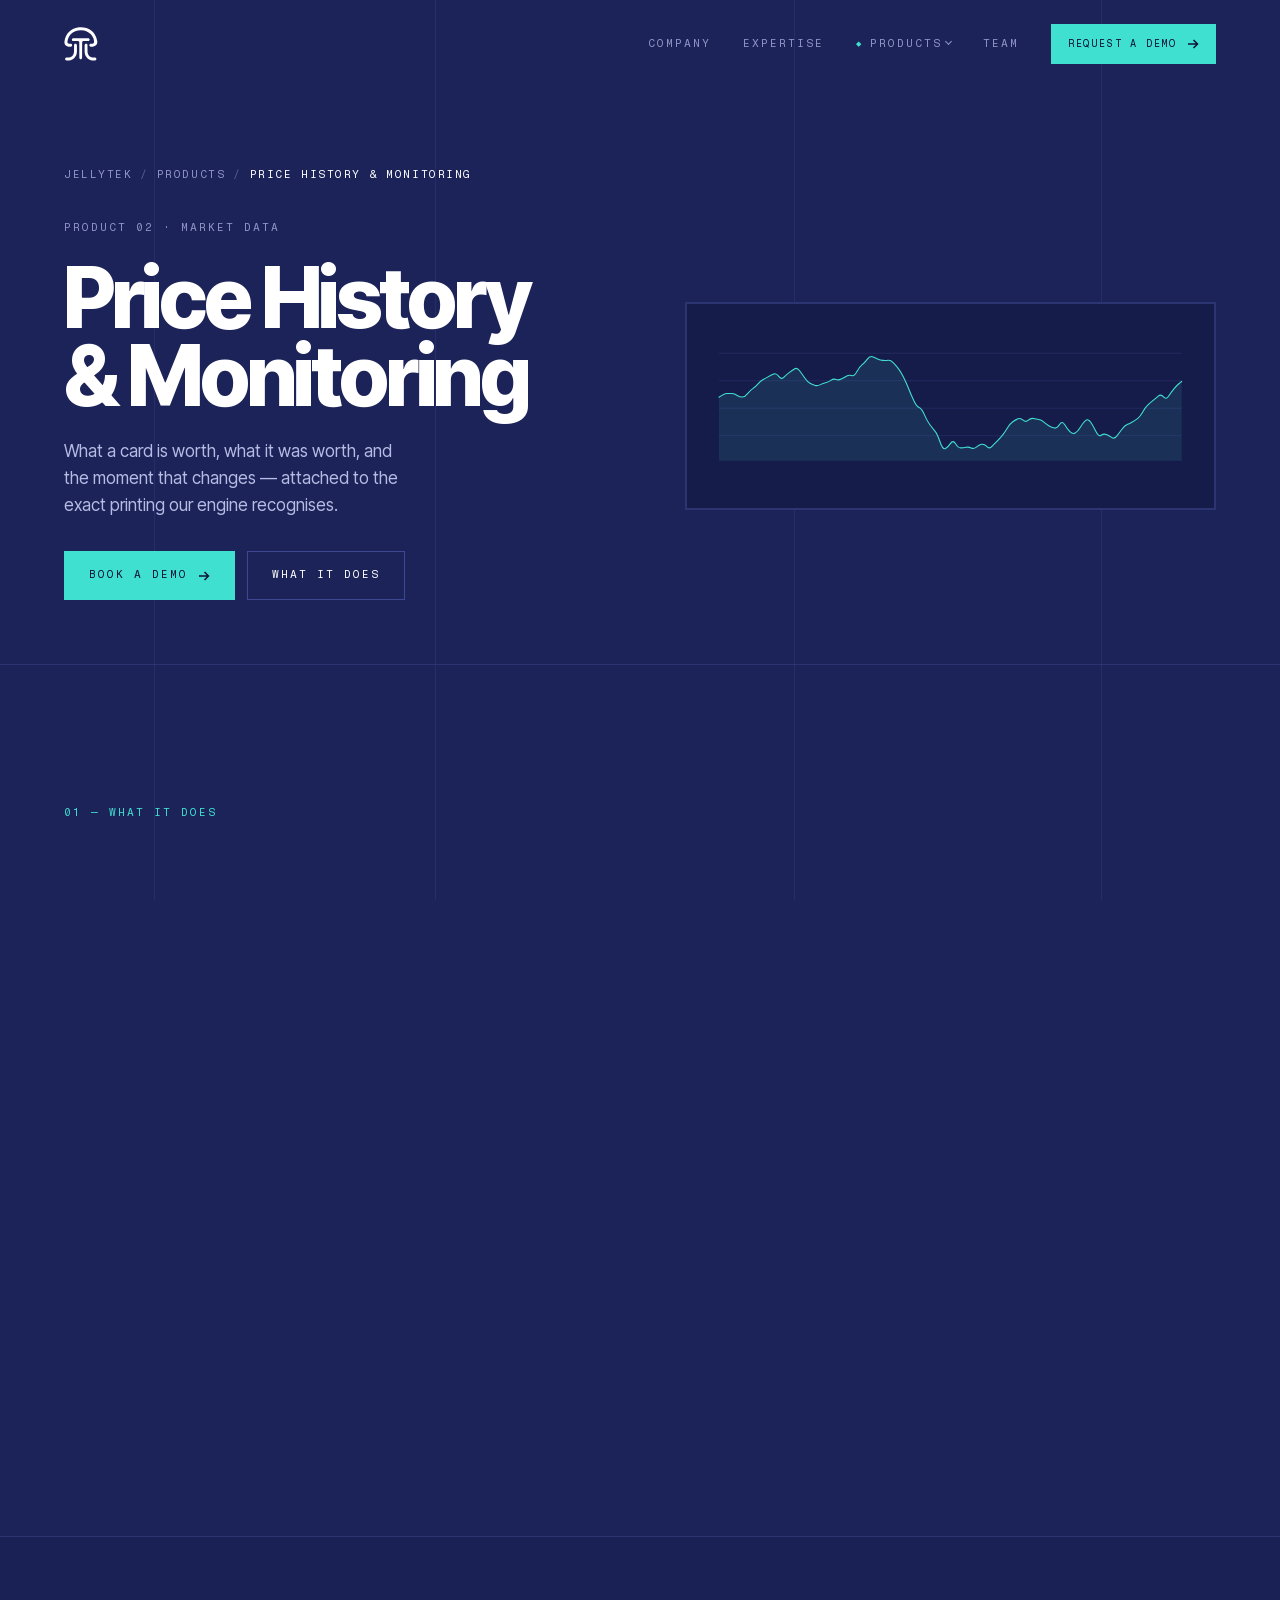
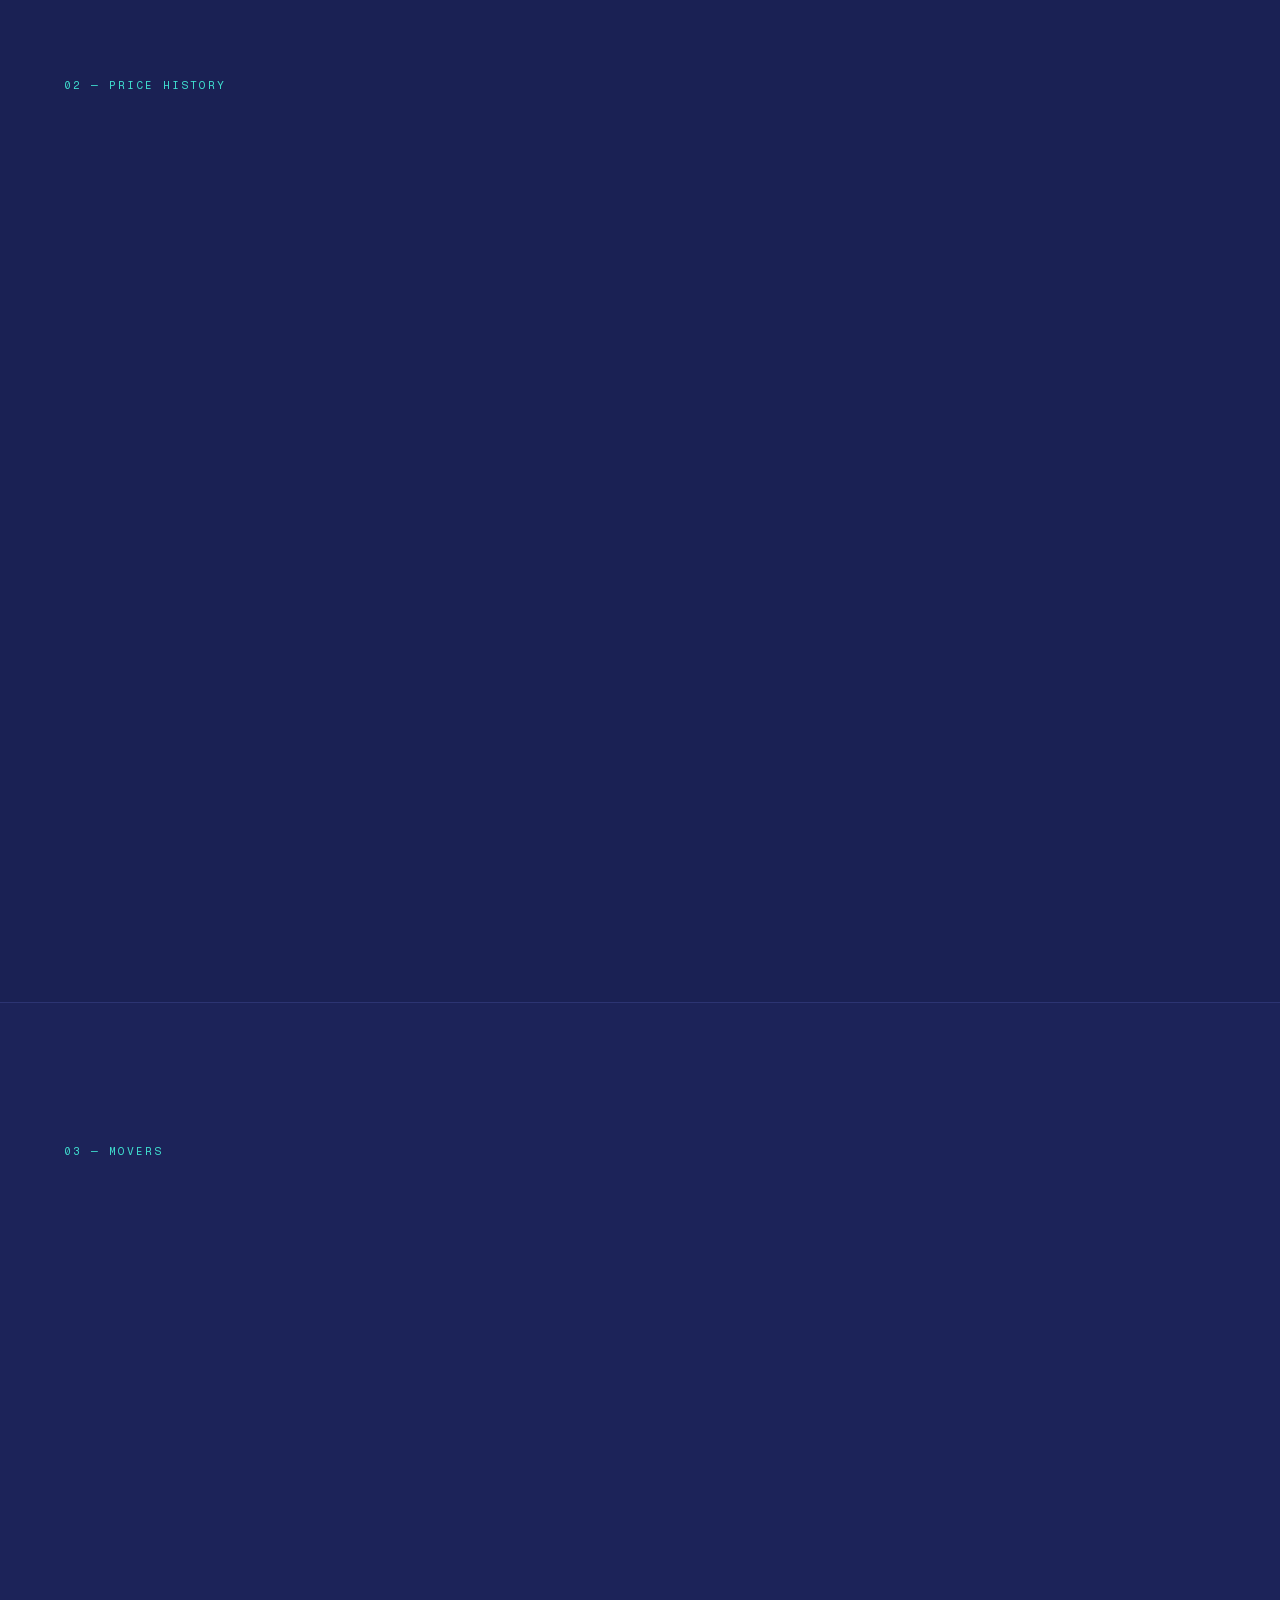
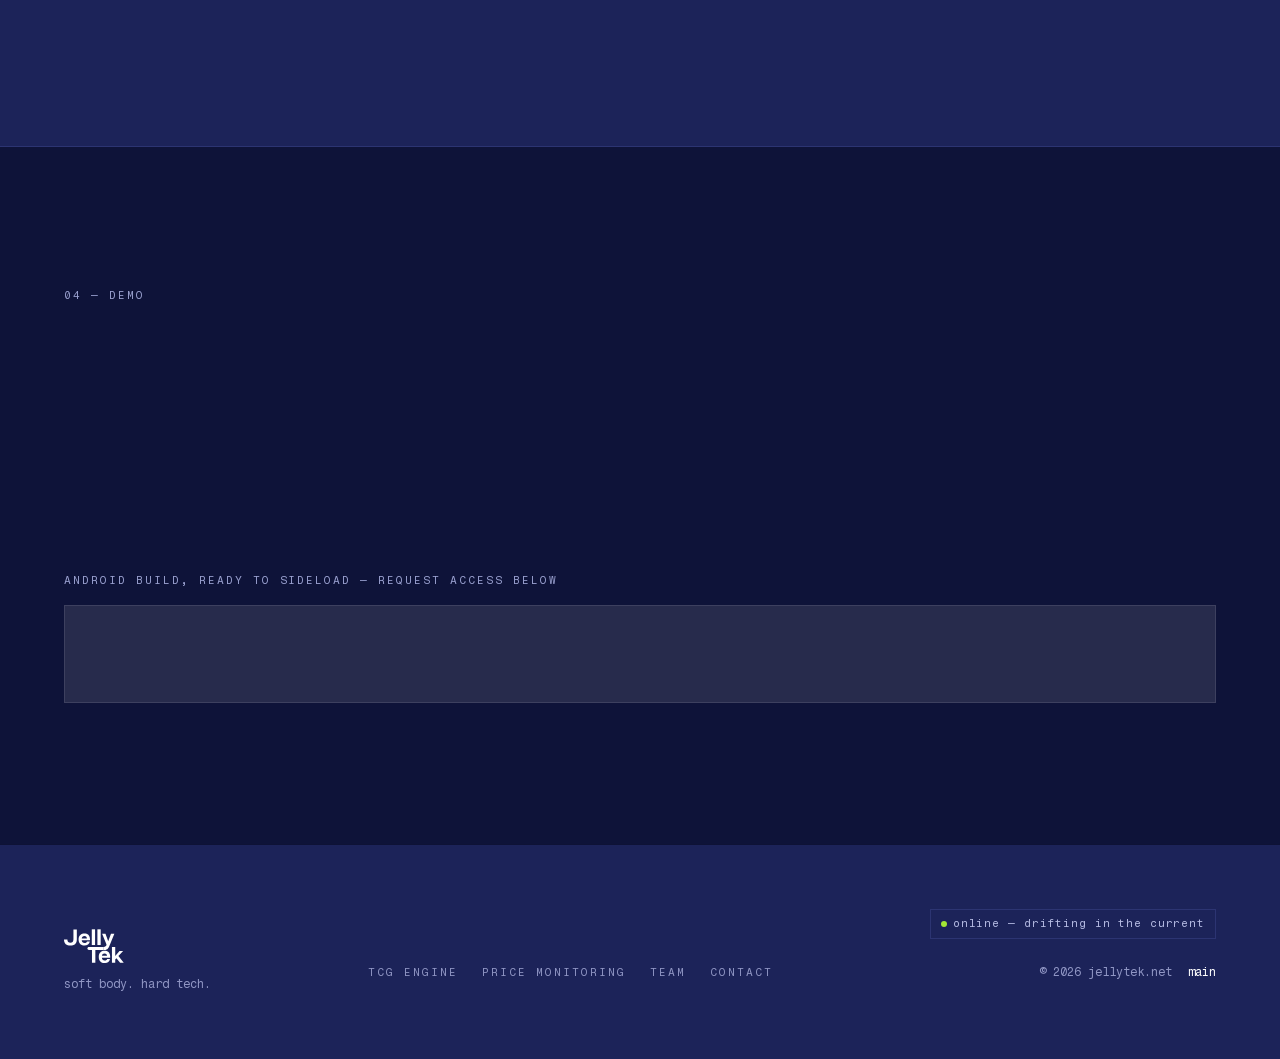
==== products/price-monitoring/index.html @ c13b7786 "Redesign as a three-page company site with an in-page editor Restructure the single jellyfish landin" ====
<!doctype html>
<html lang="en">
<head>
  <meta charset="utf-8" />
  <meta name="viewport" content="width=device-width, initial-scale=1" />
  <meta http-equiv="Content-Security-Policy"
        content="default-src 'self'; img-src 'self' data:; style-src 'self'; font-src 'self'; script-src 'self'; connect-src 'self' https://api.github.com; base-uri 'none'; form-action 'none'" />
  <meta name="theme-color" content="#f9fafc" />
  <meta name="description" content="Historical pricing, market movement and monitoring for trading cards, wired to the JellyTek recogniser." />
  <meta property="og:title" content="TCG Price History & Monitoring — JellyTek" />
  <meta property="og:description" content="Historical pricing, market movement and monitoring for trading cards, wired to the JellyTek recogniser." />
  <meta property="og:type" content="website" />
  <link rel="icon" href="data:image/svg+xml,<svg xmlns='http://www.w3.org/2000/svg' viewBox='0 0 100 100'><text y='.9em' font-size='90'>🪼</text></svg>" />
  <title>TCG Price History & Monitoring — JellyTek</title>
  <link rel="preload" href="/fonts/InterTight-latin.woff2" as="font" type="font/woff2" crossorigin />
  <link rel="preload" href="/fonts/FragmentMono-latin.woff2" as="font" type="font/woff2" crossorigin />
  <script src="/js/boot.js"></script>
  <link rel="stylesheet" href="/css/style.css" />
</head>
<body data-page="prices">

<a class="skip" href="#what">Skip to content</a>

<div class="progress" aria-hidden="true"><span class="progress__bar"></span></div>

<!-- the page-wide column rulers: the skeleton everything is squared to -->
<div class="rulers" aria-hidden="true">
  <span class="rulers__line rulers__line--1"></span>
  <span class="rulers__line rulers__line--2"></span>
  <span class="rulers__line rulers__line--3"></span>
  <span class="rulers__line rulers__line--4"></span>
</div>

<header class="nav" id="nav">
  <a class="nav__brand" href="/" aria-label="JellyTek — home">
    <svg class="nav__logo" viewBox="0 0 304.7 323" fill="currentColor" role="img" aria-hidden="true">
      <path d="M39,108.9c-4.9,11.1-8,22.1-7.9,34.2,0,8.6,5.8,15.7,14.5,16l17.4.5c7,.2,10.7,7.4,10.3,13.7s-5.5,12.3-12.7,12.3h-18.8c-17.3-2-44.5-12.5-36.8-52C25.6,27.8,108.9,11,152.4,11c66.5,0,129.7,35.8,145.7,122.6,7.5,40.7-27.5,50.2-38.7,51.9h-19.5c-7.2.1-12-5.7-12.4-12.3-.4-6.3,3.7-13.5,10.8-13.6l16.7-.4c8.1-.2,13.8-6.7,14.2-14.7.5-8.7-1.3-21.9-3.7-30.3-3.2-11.1-30.1-76.6-112.4-76.6S46.7,91.5,39,108.9Z"/>
      <path d="M162.3,285.5c0,8.2-5.3,13.3-12.1,13.3s-12.7-7.2-12.7-13.9l-.3-136.5c0-7.6-5.3-12.9-12.8-12.9h-39.9c-7.9,0-13.9-5.7-13.9-13.1s5.8-13.3,14-13.3h131.6c7.8,0,13.5,5.1,14,12.5.4,6.6-4.7,13.7-12.3,13.7h-42.4c-7.7.2-12.5,5.4-12.6,13.3l-.5,136.9Z"/>
      <path d="M21.9,309.4c-7.5,0-11.5-7.3-11.5-13.5,0-6.5,4.6-13,11.7-13.1l18.9-.3c11.7-.1,22.3-4.4,31.1-12.1,12-10.6,17.7-25.2,17.9-41.2l.6-57.7c0-7.7,6.2-12.4,13-12.3s12.3,5.5,12.3,13.1v59.3c.1,39.4-29,75.2-70.1,77.7h-23.8Z"/>
      <path d="M279.2,309.4c7.5,0,11.5-7.3,11.5-13.5,0-6.5-4.6-13-11.7-13.1l-18.9-.3c-11.7-.1-22.3-4.4-31.1-12.1-12-10.6-17.7-25.2-17.9-41.2l-.6-57.7c0-7.7-6.2-12.4-13-12.3s-12.3,5.5-12.3,13.1v59.3c-.1,39.4,29,75.2,70.1,77.7h23.8Z"/>
    </svg>
  </a>

  <nav class="nav__links" aria-label="Primary">
    <a class="nav__link" href="/#company">Company</a>
    <a class="nav__link" href="/#expertise">Expertise</a>

    <span class="nav__products" data-open="false">
      <button class="nav__link is-active" type="button" aria-expanded="false" aria-controls="navProducts">Products</button>
      <span class="nav__menu" id="navProducts" hidden>
        <a href="/products/tcg-engine/">
          <span class="num">01</span>
          <b>TCG Engine</b>
          <span class="desc">recognition · extraction · classification</span>
        </a>
        <a href="/products/price-monitoring/">
          <span class="num">02</span>
          <b>Price History &amp; Monitoring</b>
          <span class="desc">market data · alerts · analytics</span>
        </a>
      </span>
    </span>

    <a class="nav__link" href="/#team">Team</a>
  </nav>

  <a class="btn btn--sm nav__cta" href="#demo">
    <span class="t">Request a demo</span>
    <svg class="btn__arrow" width="12" height="12" viewBox="0 0 12 12" fill="none" aria-hidden="true"><path d="M1 6h9M6.5 2l4 4-4 4" stroke="currentColor" stroke-width="1.5"/></svg>
  </a>

  <button class="nav__toggle" type="button" aria-expanded="false" aria-controls="navSheet" aria-label="Open menu">
    <span></span><span></span>
  </button>
</header>

<div class="sheet" id="navSheet" hidden>
  <a class="sheet__link" href="/#company">Company</a>
  <a class="sheet__link" href="/#expertise">Expertise</a>
  <a class="sheet__link" href="/products/tcg-engine/">01 · TCG Engine</a>
  <a class="sheet__link" href="/products/price-monitoring/">02 · Price History &amp; Monitoring</a>
  <a class="sheet__link" href="/#team">Team</a>
  <a class="sheet__link sheet__link--cta" href="#demo">Request a demo</a>
</div>

<main id="top">

  <!-- ═══ HERO ═══════════════════════════════════════════════════════════ -->
  <section class="hero hero--product" aria-labelledby="heroTitle">
    <div class="container">
      <nav class="crumb" aria-label="Breadcrumb">
        <a href="/">JellyTek</a>
        <span class="crumb__sep">/</span>
        <a href="/#products">Products</a>
        <span class="crumb__sep">/</span>
        <span class="crumb__here">Price History &amp; Monitoring</span>
      </nav>
      <div class="hero__layout">
        <div class="hero__copy">
          <p class="hero__eyebrow label"><span class="mask"><span>Product 02 · Market data</span></span></p>
          <h1 class="hero__title" id="heroTitle"><span class="mask"><span>Price History &amp; Monitoring</span></span></h1>
          <div class="hero__body">
            <p class="hero__lede">
              What a card is worth, what it was worth, and the moment that
              changes — attached to the exact printing our engine recognises.
            </p>
            <div class="hero__actions">
              <a class="btn magnet" href="#demo"><span class="t">Book a demo</span><svg class="btn__arrow" width="12" height="12" viewBox="0 0 12 12" fill="none" aria-hidden="true"><path d="M1 6h9M6.5 2l4 4-4 4" stroke="currentColor" stroke-width="1.5"/></svg></a>
              <a class="btn btn--ghost" href="#what"><span class="t">What it does</span></a>
            </div>
          </div>
        </div>

        <div class="hero__fig figslot figslot--bare" data-img="prices.hero">
          <div class="chart" style="border:0">
            <div class="chart__plot">
              <svg viewBox="0 0 860 260" role="img" aria-label="Price history: a card climbing from A$42 to A$45 over 90 days, with a dip around day 40">
                <g class="chart__grid">
            <line x1="0" y1="185.2" x2="860" y2="185.2"/>
            <line x1="0" y1="134.2" x2="860" y2="134.2"/>
            <line x1="0" y1="83.1" x2="860" y2="83.1"/>
            <line x1="0" y1="32.0" x2="860" y2="32.0"/>
                </g>
                <path class="chart__area" d="M0.0 113.8Q9.7 106.9 14.5 106.8Q19.3 106.7 24.2 107.0Q29.0 107.4 33.8 110.5Q38.7 113.6 43.5 113.5Q48.3 113.4 53.1 107.2Q58.0 101.0 62.8 97.8Q67.6 94.7 72.5 88.9Q77.3 83.0 82.1 80.7Q87.0 78.5 91.8 75.5Q96.6 72.6 101.5 70.6Q106.3 68.6 111.1 75.1Q116.0 81.7 120.8 76.6Q125.6 71.5 130.4 68.1Q135.3 64.7 140.1 61.3Q144.9 57.8 149.8 64.5Q154.6 71.1 159.4 78.0Q164.3 84.9 169.1 87.9Q173.9 90.8 178.8 91.9Q183.6 92.9 188.4 90.4Q193.3 87.9 198.1 87.0Q202.9 86.0 207.8 82.5Q212.6 79.0 217.4 80.8Q222.2 82.7 227.1 80.1Q231.9 77.6 236.7 74.7Q241.6 71.7 246.4 73.6Q251.2 75.5 256.1 66.5Q260.9 57.5 265.7 53.8Q270.6 50.1 275.4 43.5Q280.2 36.9 285.1 38.6Q289.9 40.4 294.7 42.6Q299.6 44.9 304.4 45.3Q309.2 45.8 314.0 45.2Q318.9 44.6 323.7 49.3Q328.5 54.1 333.4 60.6Q338.2 67.0 343.0 76.8Q347.9 86.6 352.7 98.6Q357.5 110.7 362.4 120.7Q367.2 130.8 372.0 132.8Q376.9 134.9 381.7 146.2Q386.5 157.6 391.3 164.1Q396.2 170.6 401.0 176.4Q405.8 182.1 410.7 196.6Q415.5 211.1 420.3 209.4Q425.2 207.6 430.0 200.1Q434.8 192.5 439.7 200.2Q444.5 207.9 449.3 207.9Q454.2 207.8 459.0 206.8Q463.8 205.8 468.7 208.0Q473.5 210.3 478.3 206.4Q483.1 202.6 488.0 201.3Q492.8 200.1 497.6 205.3Q502.5 210.5 507.3 205.2Q512.1 199.9 517.0 195.2Q521.8 190.6 526.6 184.7Q531.5 178.8 536.3 170.7Q541.1 162.6 546.0 159.3Q550.8 156.1 555.6 154.0Q560.4 151.9 565.3 156.4Q570.1 160.8 574.9 156.5Q579.8 152.1 584.6 153.4Q589.4 154.7 594.3 155.3Q599.1 155.8 603.9 160.1Q608.8 164.4 613.6 167.3Q618.4 170.2 623.3 171.1Q628.1 172.0 632.9 164.5Q637.8 157.1 642.6 164.9Q647.4 172.7 652.2 177.8Q657.1 183.0 661.9 180.4Q666.7 177.8 671.6 169.6Q676.4 161.4 681.2 157.3Q686.1 153.1 690.9 160.3Q695.7 167.5 700.6 177.5Q705.4 187.6 710.2 184.4Q715.1 181.2 719.9 183.1Q724.7 184.9 729.6 188.5Q734.4 192.1 739.2 186.1Q744.0 180.0 748.9 173.4Q753.7 166.9 758.5 164.6Q763.4 162.4 768.2 159.7Q773.0 157.1 777.9 153.5Q782.7 150.0 787.5 141.2Q792.4 132.3 797.2 127.9Q802.0 123.5 806.9 119.6Q811.7 115.7 816.5 111.6Q821.3 107.6 826.2 113.3Q831.0 118.9 835.8 111.5Q840.7 104.1 845.5 98.2Q850.3 92.3 855.2 88.3T860.0 84.3L860.0 232.0L0.0 232.0Z"/>
                <path class="chart__line" d="M0.0 113.8Q9.7 106.9 14.5 106.8Q19.3 106.7 24.2 107.0Q29.0 107.4 33.8 110.5Q38.7 113.6 43.5 113.5Q48.3 113.4 53.1 107.2Q58.0 101.0 62.8 97.8Q67.6 94.7 72.5 88.9Q77.3 83.0 82.1 80.7Q87.0 78.5 91.8 75.5Q96.6 72.6 101.5 70.6Q106.3 68.6 111.1 75.1Q116.0 81.7 120.8 76.6Q125.6 71.5 130.4 68.1Q135.3 64.7 140.1 61.3Q144.9 57.8 149.8 64.5Q154.6 71.1 159.4 78.0Q164.3 84.9 169.1 87.9Q173.9 90.8 178.8 91.9Q183.6 92.9 188.4 90.4Q193.3 87.9 198.1 87.0Q202.9 86.0 207.8 82.5Q212.6 79.0 217.4 80.8Q222.2 82.7 227.1 80.1Q231.9 77.6 236.7 74.7Q241.6 71.7 246.4 73.6Q251.2 75.5 256.1 66.5Q260.9 57.5 265.7 53.8Q270.6 50.1 275.4 43.5Q280.2 36.9 285.1 38.6Q289.9 40.4 294.7 42.6Q299.6 44.9 304.4 45.3Q309.2 45.8 314.0 45.2Q318.9 44.6 323.7 49.3Q328.5 54.1 333.4 60.6Q338.2 67.0 343.0 76.8Q347.9 86.6 352.7 98.6Q357.5 110.7 362.4 120.7Q367.2 130.8 372.0 132.8Q376.9 134.9 381.7 146.2Q386.5 157.6 391.3 164.1Q396.2 170.6 401.0 176.4Q405.8 182.1 410.7 196.6Q415.5 211.1 420.3 209.4Q425.2 207.6 430.0 200.1Q434.8 192.5 439.7 200.2Q444.5 207.9 449.3 207.9Q454.2 207.8 459.0 206.8Q463.8 205.8 468.7 208.0Q473.5 210.3 478.3 206.4Q483.1 202.6 488.0 201.3Q492.8 200.1 497.6 205.3Q502.5 210.5 507.3 205.2Q512.1 199.9 517.0 195.2Q521.8 190.6 526.6 184.7Q531.5 178.8 536.3 170.7Q541.1 162.6 546.0 159.3Q550.8 156.1 555.6 154.0Q560.4 151.9 565.3 156.4Q570.1 160.8 574.9 156.5Q579.8 152.1 584.6 153.4Q589.4 154.7 594.3 155.3Q599.1 155.8 603.9 160.1Q608.8 164.4 613.6 167.3Q618.4 170.2 623.3 171.1Q628.1 172.0 632.9 164.5Q637.8 157.1 642.6 164.9Q647.4 172.7 652.2 177.8Q657.1 183.0 661.9 180.4Q666.7 177.8 671.6 169.6Q676.4 161.4 681.2 157.3Q686.1 153.1 690.9 160.3Q695.7 167.5 700.6 177.5Q705.4 187.6 710.2 184.4Q715.1 181.2 719.9 183.1Q724.7 184.9 729.6 188.5Q734.4 192.1 739.2 186.1Q744.0 180.0 748.9 173.4Q753.7 166.9 758.5 164.6Q763.4 162.4 768.2 159.7Q773.0 157.1 777.9 153.5Q782.7 150.0 787.5 141.2Q792.4 132.3 797.2 127.9Q802.0 123.5 806.9 119.6Q811.7 115.7 816.5 111.6Q821.3 107.6 826.2 113.3Q831.0 118.9 835.8 111.5Q840.7 104.1 845.5 98.2Q850.3 92.3 855.2 88.3T860.0 84.3"/>
              </svg>
            </div>
          </div>
        </div>
      </div>
    </div>
  </section>

  <!-- ═══ 01 · WHAT IT DOES ══════════════════════════════════════════════ -->
  <section class="section" id="what" aria-labelledby="whatTitle">
    <div class="container">
      <span class="section__index label">01 — What it does</span>
      <div class="section__head grid12">
        <h2 class="section__title reveal" id="whatTitle">Snap a card,<br />get its whole history.</h2>
        <p class="section__lede reveal">
          One gesture: the printing, the price and the trend.
        </p>
      </div>

      <div class="caps reveal">
        <article class="cap">
          <span class="cap__n">01</span>
          <h3 class="cap__title">Read the card, then price it</h3>
          <p class="cap__text">The recogniser identifies the exact printing, so the price attaches to that — not a fuzzy name match.</p>
        </article>
        <article class="cap">
          <span class="cap__n">02</span>
          <h3 class="cap__title">History, not just a number</h3>
          <p class="cap__text">Every card carries its own series, so you see the shape rather than a single figure.</p>
        </article>
        <article class="cap">
          <span class="cap__n">03</span>
          <h3 class="cap__title">Watch and get told</h3>
          <p class="cap__text">Follow a card, a set or a whole binder, and get alerted when something moves.</p>
        </article>
      </div>

      <div class="gamesrow reveal">
        <span class="label">Games we price today</span>
        <div class="chips">
            <span class="chip-g">One Piece</span>
            <span class="chip-g">Pokémon</span>
            <span class="chip-g">Riftbound</span>
            <span class="chip-g">Gundam</span>
        </div>
      </div>
    </div>
  </section>

  <!-- ═══ 02 · PRICE HISTORY ═════════════════════════════════════════════ -->
  <section class="section section--alt" id="history" aria-labelledby="historyTitle">
    <div class="container">
      <span class="section__index label">02 — Price history</span>
      <div class="section__head grid12">
        <h2 class="section__title reveal" id="historyTitle">The shape of<br />a card's market.</h2>
        <p class="section__lede reveal">
          A single number tells you very little.
        </p>
      </div>

      <div class="chart reveal">
        <div class="chart__head">
          <div>
            <div class="chart__card">Otama</div>
            <div class="chart__meta">one piece · OP07-089-01 · near mint</div>
          </div>
          <div class="chart__figures">
            <span class="chart__now">A$ 44.88</span>
            <span class="chart__range"><span class="label">90 days</span></span>
          </div>
        </div>

        <div class="chart__plot" id="priceChart"
             data-xs="0.0,9.66,19.33,28.99,38.65,48.31,57.98,67.64,77.3,86.97,96.63,106.29,115.96,125.62,135.28,144.94,154.61,164.27,173.93,183.6,193.26,202.92,212.58,222.25,231.91,241.57,251.24,260.9,270.56,280.22,289.89,299.55,309.21,318.88,328.54,338.2,347.87,357.53,367.19,376.85,386.52,396.18,405.84,415.51,425.17,434.83,444.49,454.16,463.82,473.48,483.15,492.81,502.47,512.13,521.8,531.46,541.12,550.79,560.45,570.11,579.78,589.44,599.1,608.76,618.43,628.09,637.75,647.42,657.08,666.74,676.4,686.07,695.73,705.39,715.06,724.72,734.38,744.04,753.71,763.37,773.03,782.7,792.36,802.02,811.69,821.35,831.01,840.67,850.34,860.0"
             data-ys="113.83,106.89,106.68,107.4,113.63,113.43,100.96,94.73,82.98,78.48,72.56,68.57,81.65,71.54,64.69,57.85,71.13,84.92,90.85,92.89,87.88,86.05,79.0,82.67,77.57,71.74,75.52,57.54,50.08,36.9,40.38,44.87,45.79,44.57,54.07,67.04,86.56,110.67,130.79,134.88,157.56,170.64,182.08,211.1,207.62,192.5,207.93,207.83,205.78,210.28,202.62,200.06,210.48,199.86,190.56,178.81,162.57,156.13,151.94,160.83,152.15,154.7,155.82,164.41,170.23,171.97,157.05,172.68,183.0,177.79,161.44,153.07,167.47,187.6,181.16,184.94,192.09,180.04,166.86,162.36,157.05,150.0,132.33,123.54,115.67,107.6,118.94,104.13,92.28,84.31"
             data-vals="41.99,42.67,42.69,42.62,42.01,42.03,43.25,43.86,45.01,45.45,46.03,46.42,45.14,46.13,46.8,47.47,46.17,44.82,44.24,44.04,44.53,44.71,45.4,45.04,45.54,46.11,45.74,47.5,48.23,49.52,49.18,48.74,48.65,48.77,47.84,46.57,44.66,42.3,40.33,39.93,37.71,36.43,35.31,32.47,32.81,34.29,32.78,32.79,32.99,32.55,33.3,33.55,32.53,33.57,34.48,35.63,37.22,37.85,38.26,37.39,38.24,37.99,37.88,37.04,36.47,36.3,37.76,36.23,35.22,35.73,37.33,38.15,36.74,34.77,35.4,35.03,34.33,35.51,36.8,37.24,37.76,38.45,40.18,41.04,41.81,42.6,41.49,42.94,44.1,44.88"
             data-w="860" data-h="260">
          <svg viewBox="0 0 860 260" role="img"
               aria-label="Line chart: Otama, 90 days. Opens at A$ 41.99, dips to A$ 32.47 around day 42, peaks at A$ 49.52, closes at A$ 44.88 — up 6.9 per cent.">
            <g class="chart__grid">
            <line x1="0" y1="185.2" x2="860" y2="185.2"/>
            <line x1="0" y1="134.2" x2="860" y2="134.2"/>
            <line x1="0" y1="83.1" x2="860" y2="83.1"/>
            <line x1="0" y1="32.0" x2="860" y2="32.0"/>
            </g>
            <path class="chart__area" d="M0.0 113.8Q9.7 106.9 14.5 106.8Q19.3 106.7 24.2 107.0Q29.0 107.4 33.8 110.5Q38.7 113.6 43.5 113.5Q48.3 113.4 53.1 107.2Q58.0 101.0 62.8 97.8Q67.6 94.7 72.5 88.9Q77.3 83.0 82.1 80.7Q87.0 78.5 91.8 75.5Q96.6 72.6 101.5 70.6Q106.3 68.6 111.1 75.1Q116.0 81.7 120.8 76.6Q125.6 71.5 130.4 68.1Q135.3 64.7 140.1 61.3Q144.9 57.8 149.8 64.5Q154.6 71.1 159.4 78.0Q164.3 84.9 169.1 87.9Q173.9 90.8 178.8 91.9Q183.6 92.9 188.4 90.4Q193.3 87.9 198.1 87.0Q202.9 86.0 207.8 82.5Q212.6 79.0 217.4 80.8Q222.2 82.7 227.1 80.1Q231.9 77.6 236.7 74.7Q241.6 71.7 246.4 73.6Q251.2 75.5 256.1 66.5Q260.9 57.5 265.7 53.8Q270.6 50.1 275.4 43.5Q280.2 36.9 285.1 38.6Q289.9 40.4 294.7 42.6Q299.6 44.9 304.4 45.3Q309.2 45.8 314.0 45.2Q318.9 44.6 323.7 49.3Q328.5 54.1 333.4 60.6Q338.2 67.0 343.0 76.8Q347.9 86.6 352.7 98.6Q357.5 110.7 362.4 120.7Q367.2 130.8 372.0 132.8Q376.9 134.9 381.7 146.2Q386.5 157.6 391.3 164.1Q396.2 170.6 401.0 176.4Q405.8 182.1 410.7 196.6Q415.5 211.1 420.3 209.4Q425.2 207.6 430.0 200.1Q434.8 192.5 439.7 200.2Q444.5 207.9 449.3 207.9Q454.2 207.8 459.0 206.8Q463.8 205.8 468.7 208.0Q473.5 210.3 478.3 206.4Q483.1 202.6 488.0 201.3Q492.8 200.1 497.6 205.3Q502.5 210.5 507.3 205.2Q512.1 199.9 517.0 195.2Q521.8 190.6 526.6 184.7Q531.5 178.8 536.3 170.7Q541.1 162.6 546.0 159.3Q550.8 156.1 555.6 154.0Q560.4 151.9 565.3 156.4Q570.1 160.8 574.9 156.5Q579.8 152.1 584.6 153.4Q589.4 154.7 594.3 155.3Q599.1 155.8 603.9 160.1Q608.8 164.4 613.6 167.3Q618.4 170.2 623.3 171.1Q628.1 172.0 632.9 164.5Q637.8 157.1 642.6 164.9Q647.4 172.7 652.2 177.8Q657.1 183.0 661.9 180.4Q666.7 177.8 671.6 169.6Q676.4 161.4 681.2 157.3Q686.1 153.1 690.9 160.3Q695.7 167.5 700.6 177.5Q705.4 187.6 710.2 184.4Q715.1 181.2 719.9 183.1Q724.7 184.9 729.6 188.5Q734.4 192.1 739.2 186.1Q744.0 180.0 748.9 173.4Q753.7 166.9 758.5 164.6Q763.4 162.4 768.2 159.7Q773.0 157.1 777.9 153.5Q782.7 150.0 787.5 141.2Q792.4 132.3 797.2 127.9Q802.0 123.5 806.9 119.6Q811.7 115.7 816.5 111.6Q821.3 107.6 826.2 113.3Q831.0 118.9 835.8 111.5Q840.7 104.1 845.5 98.2Q850.3 92.3 855.2 88.3T860.0 84.3L860.0 232.0L0.0 232.0Z"/>
            <path class="chart__line" d="M0.0 113.8Q9.7 106.9 14.5 106.8Q19.3 106.7 24.2 107.0Q29.0 107.4 33.8 110.5Q38.7 113.6 43.5 113.5Q48.3 113.4 53.1 107.2Q58.0 101.0 62.8 97.8Q67.6 94.7 72.5 88.9Q77.3 83.0 82.1 80.7Q87.0 78.5 91.8 75.5Q96.6 72.6 101.5 70.6Q106.3 68.6 111.1 75.1Q116.0 81.7 120.8 76.6Q125.6 71.5 130.4 68.1Q135.3 64.7 140.1 61.3Q144.9 57.8 149.8 64.5Q154.6 71.1 159.4 78.0Q164.3 84.9 169.1 87.9Q173.9 90.8 178.8 91.9Q183.6 92.9 188.4 90.4Q193.3 87.9 198.1 87.0Q202.9 86.0 207.8 82.5Q212.6 79.0 217.4 80.8Q222.2 82.7 227.1 80.1Q231.9 77.6 236.7 74.7Q241.6 71.7 246.4 73.6Q251.2 75.5 256.1 66.5Q260.9 57.5 265.7 53.8Q270.6 50.1 275.4 43.5Q280.2 36.9 285.1 38.6Q289.9 40.4 294.7 42.6Q299.6 44.9 304.4 45.3Q309.2 45.8 314.0 45.2Q318.9 44.6 323.7 49.3Q328.5 54.1 333.4 60.6Q338.2 67.0 343.0 76.8Q347.9 86.6 352.7 98.6Q357.5 110.7 362.4 120.7Q367.2 130.8 372.0 132.8Q376.9 134.9 381.7 146.2Q386.5 157.6 391.3 164.1Q396.2 170.6 401.0 176.4Q405.8 182.1 410.7 196.6Q415.5 211.1 420.3 209.4Q425.2 207.6 430.0 200.1Q434.8 192.5 439.7 200.2Q444.5 207.9 449.3 207.9Q454.2 207.8 459.0 206.8Q463.8 205.8 468.7 208.0Q473.5 210.3 478.3 206.4Q483.1 202.6 488.0 201.3Q492.8 200.1 497.6 205.3Q502.5 210.5 507.3 205.2Q512.1 199.9 517.0 195.2Q521.8 190.6 526.6 184.7Q531.5 178.8 536.3 170.7Q541.1 162.6 546.0 159.3Q550.8 156.1 555.6 154.0Q560.4 151.9 565.3 156.4Q570.1 160.8 574.9 156.5Q579.8 152.1 584.6 153.4Q589.4 154.7 594.3 155.3Q599.1 155.8 603.9 160.1Q608.8 164.4 613.6 167.3Q618.4 170.2 623.3 171.1Q628.1 172.0 632.9 164.5Q637.8 157.1 642.6 164.9Q647.4 172.7 652.2 177.8Q657.1 183.0 661.9 180.4Q666.7 177.8 671.6 169.6Q676.4 161.4 681.2 157.3Q686.1 153.1 690.9 160.3Q695.7 167.5 700.6 177.5Q705.4 187.6 710.2 184.4Q715.1 181.2 719.9 183.1Q724.7 184.9 729.6 188.5Q734.4 192.1 739.2 186.1Q744.0 180.0 748.9 173.4Q753.7 166.9 758.5 164.6Q763.4 162.4 768.2 159.7Q773.0 157.1 777.9 153.5Q782.7 150.0 787.5 141.2Q792.4 132.3 797.2 127.9Q802.0 123.5 806.9 119.6Q811.7 115.7 816.5 111.6Q821.3 107.6 826.2 113.3Q831.0 118.9 835.8 111.5Q840.7 104.1 845.5 98.2Q850.3 92.3 855.2 88.3T860.0 84.3"/>
            <line class="chart__cross" x1="0" y1="0" x2="0" y2="232"/>
            <circle class="chart__dot" cx="0" cy="0" r="5"/>
            <g class="chart__labels">
              <text class="chart__gridlabel" x="6" y="179.2">A$ 35</text>
              <text class="chart__gridlabel" x="6" y="128.2">A$ 40</text>
              <text class="chart__gridlabel" x="6" y="77.1">A$ 45</text>
              <text class="chart__gridlabel" x="6" y="26.0">A$ 50</text>
            </g>
            <rect class="chart__hit" x="0" y="0" width="860" height="260"/>
          </svg>
          <div class="chart__tip" aria-hidden="true"></div>
        </div>

        <p class="chart__note">Hover for any single day.</p>
      </div>
    </div>
  </section>

  <!-- ═══ 03 · MOVERS ════════════════════════════════════════════════════ -->
  <section class="section" id="movers" aria-labelledby="moversTitle">
    <div class="container">
      <span class="section__index label">03 — Movers</span>
      <div class="section__head grid12">
        <h2 class="section__title reveal" id="moversTitle">What moved<br />this week.</h2>
        <p class="section__lede reveal">
          Direction is carried by the arrow and the number, so it reads the same
          in greyscale or to a colourblind reader.
        </p>
      </div>

      <div class="movers reveal">
        <div class="movers__head">
          <span>Card</span><span>Set</span><span>90 days</span><span>Price</span><span>7-day</span>
        </div>
        <div class="movers__body">
          <div class="mover mover--up">
            <span class="mover__name">Otama</span>
            <span class="mover__set">OP07-089</span>
            <svg class="mover__spark" viewBox="0 0 72 22" preserveAspectRatio="none" aria-hidden="true"><polyline points="0.0,20.0 3.1,17.4 6.3,16.6 9.4,16.8 12.5,17.5 15.7,16.7 18.8,17.3 21.9,18.5 25.0,17.5 28.2,16.6 31.3,15.1 34.4,15.6 37.6,14.9 40.7,14.2 43.8,15.4 47.0,14.0 50.1,12.9 53.2,9.0 56.3,8.0 59.5,7.5 62.6,5.2 65.7,4.2 68.9,2.3 72.0,2.0"/></svg>
            <span class="mover__price">A$ 44.88</span>
            <span class="mover__pct"><span class="t">+6.9%</span></span>
          </div>
          <div class="mover mover--down">
            <span class="mover__name">Surfing Pikachu</span>
            <span class="mover__set">swsh35-6</span>
            <svg class="mover__spark" viewBox="0 0 72 22" preserveAspectRatio="none" aria-hidden="true"><polyline points="0.0,2.9 3.1,2.0 6.3,3.7 9.4,3.1 12.5,4.0 15.7,4.9 18.8,3.2 21.9,3.7 25.0,4.3 28.2,4.0 31.3,3.3 34.4,3.9 37.6,3.8 40.7,5.5 43.8,6.6 47.0,7.7 50.1,9.8 53.2,12.2 56.3,14.7 59.5,15.6 62.6,16.4 65.7,17.3 68.9,17.8 72.0,20.0"/></svg>
            <span class="mover__price">A$ 61.10</span>
            <span class="mover__pct"><span class="t">−3.8%</span></span>
          </div>
          <div class="mover mover--up">
            <span class="mover__name">Monkey D. Luffy</span>
            <span class="mover__set">OP01-003</span>
            <svg class="mover__spark" viewBox="0 0 72 22" preserveAspectRatio="none" aria-hidden="true"><polyline points="0.0,7.8 3.1,8.9 6.3,6.8 9.4,5.4 12.5,2.0 15.7,5.2 18.8,5.5 21.9,6.8 25.0,9.1 28.2,10.7 31.3,11.3 34.4,11.2 37.6,12.9 40.7,10.8 43.8,11.5 47.0,20.0 50.1,15.5 53.2,15.8 56.3,17.1 59.5,15.3 62.6,13.7 65.7,12.7 68.9,14.3 72.0,12.8"/></svg>
            <span class="mover__price">A$ 128.40</span>
            <span class="mover__pct"><span class="t">+4.2%</span></span>
          </div>
        </div>
      </div>
    </div>
  </section>

  <section class="section section--ink" id="demo" aria-labelledby="demoTitle">
    <div class="container">
      <span class="section__index label">04 — Demo</span>

      <div class="demo__head grid12">
        <h2 class="section__title reveal" id="demoTitle">See it on your<br />own collection.</h2>
        <div class="demo__contact reveal">
          <a class="demo__mail link" href="mailto:marketing@jellytek.net">marketing@jellytek.net</a>
          <a class="demo__tel link" href="tel:+61439505062">0439 505 062</a>
          <p>The short version is on this page. We walk through the rest — live, on real cards — in a demo.</p>
        </div>
      </div>

      <p class="demo__note label">Android build, ready to sideload — request access below</p>

      <div class="dls stagger">
        <a class="dl" href="mailto:marketing@jellytek.net?subject=Evaluation%20build%3A%20baroque_worths_demo.apk">
          <span class="dl__badge">APK</span>
          <span class="dl__body">
            <span class="dl__name">baroque_worths_demo.apk</span>
            <span class="dl__note">price check demo</span>
          </span>
          <svg class="btn__arrow" width="14" height="14" viewBox="0 0 12 12" fill="none" aria-hidden="true">
            <path d="M1 6h9M6.5 2l4 4-4 4" stroke="currentColor" stroke-width="1.5"/>
          </svg>
        </a>
      </div>
    </div>
  </section>

</main>

<footer class="foot">
  <div class="container foot__inner">
    <div class="foot__brand">
      <svg class="foot__logo" viewBox="0 0 232.9 132.5" fill="currentColor" role="img" aria-label="JellyTek">
              <path d="M0,40.5h13.2c0,8.6,4.6,12.8,11.8,12.8c7.4,0,11.8-4.3,11.8-13.8V2.4H50v38.1C50,56.8,39.8,64.6,25,64.6C10.2,64.6,0,56.8,0,40.5z"/>
              <path d="M56.9,40.9c0-17,10.8-23.6,22.9-23.6c11.7,0,21.6,6.1,21.6,23.4c0,1.7-0.1,2.5-0.3,3.5H69.1c0.7,7.6,4.6,10.7,11,10.7c5.9,0,8.4-2.4,9.5-6h11.3c-2.3,10.4-10.3,15.8-20.9,15.8C68.3,64.6,56.9,58.2,56.9,40.9z M89.3,36.7c-0.2-5.3-2.9-9.6-9.9-9.6c-6,0-9.5,3.3-10.3,9.6H89.3z"/>
              <path d="M108.3,1.2l12.8,0l0,61.3l-12.8,0L108.3,1.2z"/>
              <path d="M130.2,1.2l12.8,0l0,61.3l-12.8,0L130.2,1.2z"/>
              <path d="M165.3,59.6l-16.7-41.4h13.1l10.6,29.4l10.9-29.4h13.1l-18.7,45.9C172,78.2,167.8,82,153.2,82V70.3C162.2,70.3,167.3,64.6,165.3,59.6z"/>
              <path d="M109,82h-12c-3.2,0-5.8-2.6-5.8-5.8v0c0-3.2,2.6-5.8,5.8-5.8H140V82h-17.8v49.7H109V82z"/>
              <path d="M135.5,108.8c0-17,10.8-23.6,22.9-23.6c11.7,0,21.6,6.1,21.6,23.4c0,1.7-0.1,2.5-0.3,3.5h-32.1c0.7,7.6,4.6,10.7,11,10.7c5.9,0,8.4-2.4,9.5-6h11.3c-2.3,10.4-10.3,15.8-20.9,15.8C146.9,132.5,135.5,126.1,135.5,108.8z M167.9,104.6c-0.2-5.3-2.9-9.6-9.9-9.6c-6,0-9.5,3.3-10.3,9.6H167.9z"/>
              <path d="M186.9,70.3h12.8v34.5l16.7-18.7h14.1l-18.4,19.4l20.8,26.2h-14.1l-14.5-18l-4.6,4.8v13.1h-12.8V70.3z"/>
              <rect x="137.1" y="70.3" width="16.4" height="11.7"/>
            </svg>
      <p class="foot__tag">soft body. hard tech.</p>
    </div>

    <nav class="foot__nav" aria-label="Footer">
      <a class="nav__link" href="/products/tcg-engine/">TCG Engine</a>
      <a class="nav__link" href="/products/price-monitoring/">Price monitoring</a>
      <a class="nav__link" href="/#team">Team</a>
      <a class="nav__link" href="mailto:marketing@jellytek.net">Contact</a>
    </nav>

    <div class="foot__meta">
      <span class="tag chip--live"><span class="pulse"></span><span class="t">online — drifting in the current</span></span>
      <span class="foot__legal">
        <span class="t">© 2026 jellytek.net</span>
        <a class="link commit" id="commit" href="https://github.com/ShmukaDuk/jellytek/commits/main"
           target="_blank" rel="noopener">…</a>
      </span>
    </div>
  </div>
</footer>

<!-- content layer: content.js is the editable record, hydrate applies this
     page's slice of it. Both are synchronous so the DOM is final before the
     deferred scripts (which measure layout) run. -->
<script src="/js/schema.js"></script>
<script src="/content.js"></script>
<script src="/js/hydrate.js"></script>

<script src="/js/site.js" defer></script>
<script src="/js/version.js" defer></script>
<script src="/js/edit.js" defer></script>
</body>
</html>
---- css/style.css ----
/* ═══════════════════════════════════════════════════════════════════════════
   jellytek.net — "Instrument Grade"
   A technical drawing that happens to be a website. See DESIGN.md.
   No build step, no dependencies, strict CSP: fonts are self-hosted.
   ═══════════════════════════════════════════════════════════════════════ */

/* ── Fonts ──────────────────────────────────────────────────────────────── */
@font-face {
  font-family: "Inter Tight";
  src: url("../fonts/InterTight-latin.woff2") format("woff2");
  font-weight: 100 900;          /* variable — one file covers the whole range */
  font-style: normal;
  font-display: swap;
}
@font-face {
  font-family: "Fragment Mono";
  src: url("../fonts/FragmentMono-latin.woff2") format("woff2");
  font-weight: 400;
  font-style: normal;
  font-display: swap;
}

@font-face { font-family:"Space Grotesk"; src:url("../fonts/SpaceGrotesk-latin.woff2") format("woff2"); font-weight:100 900; font-display:swap; }
@font-face { font-family:"Archivo";       src:url("../fonts/Archivo-latin.woff2")       format("woff2"); font-weight:100 900; font-display:swap; }
@font-face { font-family:"Manrope";       src:url("../fonts/Manrope-latin.woff2")       format("woff2"); font-weight:100 900; font-display:swap; }
@font-face { font-family:"JetBrains Mono";src:url("../fonts/JetBrainsMono-latin.woff2") format("woff2"); font-weight:100 900; font-display:swap; }
@font-face { font-family:"IBM Plex Mono"; src:url("../fonts/IBMPlexMono-latin.woff2")   format("woff2"); font-weight:400;     font-display:swap; }

/* ── Tokens ───────────────────────────────────────────────────────────────
   Dark theme: deep indigo ground, turquoise accent. Every colour on the site
   resolves from here — nothing below this block hardcodes a hex.

   The chart marks were validated, not chosen: OKLab ΔE under simulated
   protanopia/deuteranopia, all pairs, against all three surfaces. See the
   Charts note in README.md. */
:root {
  /* Backgrounds */
  --bg:            #1C2359;   /* page ground */
  --surface:       #161C49;   /* cards, panels */
  --surface-alt:   #1A2154;   /* alternating sections */
  --surface-hover: #1E2660;   /* card hover — lifts toward the light */
  --surface-ink:   #0E1236;   /* deepest panels: footer band, contact */
  --surface-deep:  #2A2F7A;   /* brand panel */

  /* Borders */
  --border:        #2C3472;
  --border-strong: #3E4794;
  --border-hover:  #40E0D0;
  --grid-line:     #262D68;   /* the page-wide column rulers */

  /* Text */
  --text:            #FFFFFF;   /* 14.6:1 on the ground */
  --text-secondary:  #B6BCE4;   /*  7.9:1 */
  --text-tertiary:   #9096C4;   /*  5.1:1 — clears AA for small labels */
  --text-on-ink:     #FFFFFF;
  --text-on-ink-dim: #9AA1D0;

  /* Accent */
  --accent:       #40E0D0;    /* 8.9:1 on the ground */
  --accent-hover: #6BEDE0;
  --accent-soft:  #1B3D5C;    /* deep teal fill; accent text on it is 6.9:1 */
  --accent-wash:  #1F2A63;    /* faintest lift for hovered rows */

  /* Jelly trio — canvas + logo tint only */
  --jelly-james:  #3FC98D;
  --jelly-tess:   #F0559B;
  --jelly-johnny: #4A8CF7;

  /* RGB helpers */
  --bg-rgb:           28, 35, 89;
  --surface-rgb:      22, 28, 73;
  --surface-alt-rgb:  26, 33, 84;
  --surface-ink-rgb:  14, 18, 54;
  --surface-deep-rgb: 42, 47, 122;
  --white-rgb:   255, 255, 255;
  --text-rgb:    255, 255, 255;
  --accent-rgb:  64, 224, 208;
  --ink-rgb:     6, 9, 28;

  /* Fills that must stay white whatever the ground */
  --white:   #FFFFFF;

  /* Semantic */
  --success: #A3E635;
  --error:   #EF5A5A;
  --warning: #F0B429;

  /* Type */
  --font-display: "Inter Tight", "Helvetica Neue", Helvetica, Arial, sans-serif;
  --font-body:    "Inter Tight", "Helvetica Neue", Helvetica, Arial, sans-serif;
  --font-mono:    "Fragment Mono", ui-monospace, "SF Mono", Menlo, monospace;

  /* Space */
  --s-1: 0.25rem;  --s-2: 0.5rem;  --s-3: 0.75rem; --s-4: 1rem;
  --s-5: 1.5rem;   --s-6: 2rem;    --s-7: 2.5rem;  --s-8: 4rem;
  --s-9: 6rem;     --s-10: 7.5rem;

  /* Design knobs. The editor writes these on :root; everything below is
     expressed as a multiple of them so one value retunes the whole page. */
  --scale-head:   1;
  --scale-space:  1;
  --scale-gutter: 1;
  --track-display: -0.04em;

  --gutter: calc(clamp(1.25rem, 5vw, 5rem) * var(--scale-gutter));
  --section-pad: calc(clamp(5rem, 11vw, 9.5rem) * var(--scale-space));

  /* Elevation. On a dark ground a drop shadow is nearly invisible, so depth
     comes from a lighter edge plus a soft accent glow. */
  --shadow-subtle:   0 1px 2px rgba(var(--ink-rgb), 0.4);
  --shadow-elevated: 0 1px 2px rgba(var(--ink-rgb), 0.5),
                     0 8px 24px -8px rgba(var(--ink-rgb), 0.6),
                     0 0 0 1px rgba(var(--accent-rgb), 0.10);
  --shadow-float:    0 2px 6px rgba(var(--ink-rgb), 0.5),
                     0 18px 40px -12px rgba(var(--ink-rgb), 0.7),
                     0 0 32px -8px rgba(var(--accent-rgb), 0.18);

  /* Easing */
  --ease-out-expo: cubic-bezier(0.16, 1, 0.3, 1);
  --ease-std:      cubic-bezier(0.4, 0, 0.2, 1);
}

/* ── Reset ──────────────────────────────────────────────────────────────── */
*, *::before, *::after { box-sizing: border-box; }
* { margin: 0; padding: 0; }

html {
  scroll-behavior: smooth;
  -webkit-text-size-adjust: 100%;
}
[id] { scroll-margin-top: 88px; }

body {
  background: var(--bg);
  color: var(--text);
  font-family: var(--font-body);
  font-size: 1rem;
  line-height: 1.65;
  overflow-x: hidden;                    /* guard: nothing may scroll sideways */
  -webkit-font-smoothing: antialiased;
  -moz-osx-font-smoothing: grayscale;
}

img, svg { display: block; max-width: 100%; }

/* content layer switches things off with el.hidden; beat the display: rules */
[hidden] { display: none !important; }
ul { list-style: none; }
a { color: inherit; }

::selection { background: var(--accent); color: var(--surface-ink); }

.sr-only {
  position: absolute; width: 1px; height: 1px;
  padding: 0; margin: -1px; overflow: hidden;
  clip: rect(0 0 0 0); clip-path: inset(50%); white-space: nowrap;
}

.skip {
  position: absolute; left: var(--s-4); top: -100px; z-index: 200;
  padding: var(--s-3) var(--s-5);
  background: var(--text); color: var(--bg);
  font-family: var(--font-mono); font-size: 0.75rem;
  text-decoration: none;
  transition: top 0.2s var(--ease-std);
}
.skip:focus { top: var(--s-4); }

/* ── Layout primitives ──────────────────────────────────────────────────── */
.container {
  width: 100%;
  max-width: 1440px;
  margin-inline: auto;
  padding-inline: var(--gutter);
}

.grid12 {
  display: grid;
  grid-template-columns: repeat(12, minmax(0, 1fr));
  gap: var(--s-5);
}

/* ── Type utilities ─────────────────────────────────────────────────────── */
.label {
  display: inline-flex;
  align-items: center;
  gap: var(--s-2);
  font-family: var(--font-mono);
  font-size: 0.6875rem;
  line-height: 1.4;
  letter-spacing: 0.18em;
  text-transform: uppercase;
  color: var(--text-tertiary);
}
.label--dim { color: var(--text-tertiary); }

.section__title {
  font-family: var(--font-display);
  font-size: calc(clamp(2rem, 5vw, 3.75rem) * var(--scale-head));
  font-weight: 700;
  line-height: 0.95;
  letter-spacing: var(--track-display);
  color: var(--text);
  text-wrap: balance;
}

/* ═══ Rulers — the visible skeleton ════════════════════════════════════ */
.rulers {
  position: fixed;
  inset: 0;
  pointer-events: none;
  z-index: -1;                   /* behind all content; opaque sections mask it */
}
.rulers__line {
  position: absolute;
  top: 0; bottom: 0;
  width: 1px;
  background: var(--grid-line);
  transform: scaleY(0);
  transform-origin: top;
  transition: transform 1.6s var(--ease-out-expo);
}
.rulers.in-view .rulers__line { transform: scaleY(1); }

/* column positions live here, not in style="" — the CSP forbids inline styles */
.rulers__line--1 { left: 12%; }
.rulers__line--2 { left: 34%; }
.rulers__line--3 { left: 62%; }
.rulers__line--4                   { left: 86%; }
.rulers__line--2 { transition-delay: 0.1s; }
.rulers__line--3 { transition-delay: 0.2s; }
.rulers__line--4 { transition-delay: 0.3s; }

/* ═══ Scroll progress ══════════════════════════════════════════════════ */
.progress {
  position: fixed;
  inset: 0 0 auto 0;
  height: 2px;
  z-index: 120;
  pointer-events: none;
}
.progress__bar {
  display: block;
  height: 100%;
  background: var(--accent);
  transform: scaleX(0);
  transform-origin: left;
}

/* ═══ Buttons ══════════════════════════════════════════════════════════ */
.btn {
  --btn-bg: var(--accent);
  --btn-fg: var(--surface-ink);   /* dark ink on turquoise: 11:1 */
  display: inline-flex;
  align-items: center;
  justify-content: center;
  gap: 0.625rem;
  padding: 0.875rem 1.5rem;
  min-height: 44px;
  font-family: var(--font-mono);
  font-size: 0.6875rem;
  letter-spacing: 0.18em;
  text-transform: uppercase;
  color: var(--btn-fg);
  background: var(--btn-bg);
  border: 1px solid var(--btn-bg);
  border-radius: 0;
  cursor: pointer;
  text-decoration: none;
  white-space: nowrap;
  transition: background 0.25s var(--ease-std),
              border-color 0.25s var(--ease-std),
              color 0.25s var(--ease-std),
              transform 0.35s var(--ease-out-expo);
}
.btn:hover  { --btn-bg: var(--accent-hover); }
.btn:active { transform: translateY(1px) scale(0.99); transition-duration: 0.06s; }
.btn:focus-visible { outline: 2px solid var(--accent); outline-offset: 3px; }
.btn[aria-disabled="true"] {
  --btn-bg: var(--surface-alt); --btn-fg: var(--text-tertiary);
  border-color: var(--border); pointer-events: none;
}
.btn--sm { padding: 0.625rem 1rem; min-height: 40px; font-size: 0.625rem; }
.btn--ghost { --btn-bg: transparent; --btn-fg: var(--text); border-color: var(--border-strong); }
.btn--ghost:hover { --btn-bg: var(--accent); --btn-fg: var(--surface-ink); border-color: var(--accent); }

.btn__arrow { flex: none; transition: transform 0.35s var(--ease-out-expo); }
.btn:hover .btn__arrow, .dl:hover .btn__arrow { transform: translateX(4px); }

/* ═══ Links ════════════════════════════════════════════════════════════ */
.link {
  color: var(--text);
  text-decoration: none;
  background-image: linear-gradient(var(--accent), var(--accent));
  background-repeat: no-repeat;
  background-position: 0 100%;
  background-size: 0% 1px;
  transition: background-size 0.4s var(--ease-out-expo), color 0.25s ease;
}
.link:hover { background-size: 100% 1px; color: var(--accent); }
.link:focus-visible { outline: 2px solid var(--accent); outline-offset: 3px; background-size: 100% 1px; }
.link:active { color: var(--accent-hover); }

/* ═══ Tags ═════════════════════════════════════════════════════════════ */
.tag {
  display: inline-flex;
  align-items: center;
  gap: 0.375rem;
  padding: 0.3125rem 0.625rem;
  font-family: var(--font-mono);
  font-size: 0.6875rem;
  letter-spacing: 0.08em;
  color: var(--text-secondary);
  background: var(--surface-alt);
  border: 1px solid var(--border);
  transition: background 0.25s ease, color 0.25s ease, border-color 0.25s ease;
}
.tag:hover { background: var(--accent-wash); border-color: var(--border-hover); color: var(--accent); }

.chip--live { background: transparent; }
.chip--live .pulse {
  width: 6px; height: 6px; border-radius: 50%;
  background: var(--success);
  animation: pulse 2.4s ease-in-out infinite;
}
@keyframes pulse { 0%, 100% { opacity: 1; } 50% { opacity: 0.3; } }

/* ═══ Nav ══════════════════════════════════════════════════════════════ */
.nav {
  position: fixed;
  inset: 0 0 auto 0;
  z-index: 100;
  display: flex;
  align-items: center;
  gap: var(--s-6);
  padding: 1.125rem var(--gutter);
  background: transparent;
  border-bottom: 1px solid transparent;
  transition: background 0.35s var(--ease-std),
              border-color 0.35s var(--ease-std),
              padding 0.35s var(--ease-std);
}
.nav.is-scrolled {
  background: rgba(var(--bg-rgb), 0.82);
  backdrop-filter: blur(12px) saturate(1.4);
  -webkit-backdrop-filter: blur(12px) saturate(1.4);
  border-bottom-color: var(--border);
  padding-block: 0.75rem;
  box-shadow: var(--shadow-subtle);
}

.nav__brand { display: flex; align-items: center; flex: none; color: var(--text); padding-block: 0.5rem; }
.nav__brand:focus-visible { outline: 2px solid var(--accent); outline-offset: 4px; }
/* the mark is near-square (304×323), so it needs more height than the wide
   wordmark did to read at the same optical size */
.nav__logo { height: 36px; width: auto; transition: height 0.35s var(--ease-std); }
.nav.is-scrolled .nav__logo { height: 30px; }

.nav__links {
  display: flex;
  align-items: center;
  gap: var(--s-6);
  margin-left: auto;
}
.nav__link {
  position: relative;
  font-family: var(--font-mono);
  font-size: 0.6875rem;
  letter-spacing: 0.18em;
  text-transform: uppercase;
  color: var(--text-tertiary);
  text-decoration: none;
  padding: 0.8125rem 0;              /* reaches a 44px target */
  transition: color 0.25s ease;
}
.nav__link:hover, .nav__link.is-active { color: var(--text); }
.nav__link:focus-visible { outline: 2px solid var(--accent); outline-offset: 4px; }
.nav__link.is-active::before { content: "◆"; color: var(--accent); margin-right: 0.4em; font-size: 0.6em; }

.nav__cta { flex: none; }

.nav__toggle {
  display: none;
  flex-direction: column;
  justify-content: center;
  gap: 5px;
  width: 44px; height: 44px;
  margin-left: auto;
  background: none;
  border: 1px solid var(--border-strong);
  cursor: pointer;
  padding: 0 11px;
}
.nav__toggle span {
  display: block; height: 1px; width: 100%;
  background: var(--text);
  transition: transform 0.3s var(--ease-std), opacity 0.2s ease;
}
.nav__toggle[aria-expanded="true"] span:first-child { transform: translateY(3px) rotate(45deg); }
.nav__toggle[aria-expanded="true"] span:last-child  { transform: translateY(-3px) rotate(-45deg); }
.nav__toggle:focus-visible { outline: 2px solid var(--accent); outline-offset: 3px; }

.sheet {
  position: fixed;
  inset: 64px 0 auto 0;
  z-index: 99;
  display: none;                 /* only ever shown under 900px, see below */
  flex-direction: column;
  background: rgba(var(--bg-rgb), 0.97);
  backdrop-filter: blur(12px);
  -webkit-backdrop-filter: blur(12px);
  border-bottom: 1px solid var(--border);
}
.sheet__link {
  padding: var(--s-4) var(--gutter);
  min-height: 44px;
  display: flex;
  align-items: center;
  font-family: var(--font-mono);
  font-size: 0.75rem;
  letter-spacing: 0.18em;
  text-transform: uppercase;
  color: var(--text-secondary);
  text-decoration: none;
  border-top: 1px solid var(--border);
}
.sheet__link:hover, .sheet__link:focus-visible { background: var(--accent-wash); color: var(--accent); }
.sheet__link--cta { color: var(--accent); }

/* ═══ 01 · Hero ════════════════════════════════════════════════════════ */
.hero {
  position: relative;
  padding-block: clamp(7rem, 16vh, 11rem) var(--s-8);
  min-height: min(100svh, 940px);
  display: flex;
  flex-direction: column;
  justify-content: center;
  border-bottom: 1px solid var(--border);
}

.hero__layout {
  display: grid;
  grid-template-columns: minmax(0, 1.05fr) minmax(0, 1fr);
  gap: var(--s-8);
  align-items: center;
  position: relative;
  z-index: 1;
}

.hero__eyebrow { margin-bottom: var(--s-5); }

.hero__mark { margin-bottom: var(--s-6); }
.hero__logo {
  width: calc(clamp(15rem, 38vw, 30rem) * var(--scale-head));
  height: auto;
  color: var(--text);               /* stays white; the jellies never tint it */
}

.hero__lede {
  max-width: 34ch;
  font-size: 1.0625rem;
  line-height: 1.6;
  color: var(--text-secondary);
}

.hero__actions {
  display: flex;
  flex-wrap: wrap;
  gap: var(--s-3);
  margin-top: var(--s-6);
}

/* The school swims across the entire page, fixed behind every section.
   pointer-events stay off so it never eats a click — jellyfish.js listens on
   window instead and converts to canvas coordinates. */
.sea {
  position: fixed;
  inset: 0;
  z-index: -2;                      /* under the rulers (-1) and all content */
  width: 100%;
  height: 100%;
  display: block;
  pointer-events: none;
}

.hero__callouts { position: absolute; inset: 0; pointer-events: none; }
.callout {
  position: absolute;
  display: flex;
  align-items: center;
  gap: var(--s-2);
  font-family: var(--font-mono);
  font-size: 0.625rem;
  letter-spacing: 0.14em;
  text-transform: uppercase;
  color: var(--text-tertiary);
  white-space: nowrap;
}
.callout__dot {
  width: 7px; height: 7px; border-radius: 50%;
  background: var(--accent);
  box-shadow: 0 0 0 5px rgba(var(--accent-rgb), 0.12);
  animation: calloutBreathe 3.2s ease-in-out infinite;
}
@keyframes calloutBreathe { 50% { box-shadow: 0 0 0 9px rgba(var(--accent-rgb), 0.06); } }

.callout--a { top: 14%; left: 6%; }
.callout--b { bottom: 22%; right: 4%; }

/* the brand line, set large — it is the hero's second headline */
.hero__statement {
  position: relative;
  display: flex;
  flex-direction: column;
  justify-content: center;
  min-height: min(52vh, 460px);
}
.hero__tagline {
  font-family: var(--font-display);
  font-size: calc(clamp(0.875rem, 2.1vw, 1.75rem) * var(--scale-head));
  font-weight: 200;                 /* Inter Tight is variable, 100–900 */
  line-height: 1.2;
  /* the display system's tight negative tracking is for 4rem+ headlines; at
     this size and weight it reads as cramped, so the tagline sits open */
  letter-spacing: 0.01em;
  color: var(--text);
  text-wrap: balance;
}

/* The line arrives in two beats, and the two beats are the brand:
   "soft body." drifts up slowly and settles; the dot lands; "hard tech."
   snaps in on a hard curve. Both fill `backwards`, so if the animation never
   runs the text is simply there. */
.hero__tagline-a,
.hero__tagline-b {
  display: inline-block;            /* inline elements ignore transform */
}
.hero__tagline-a {
  animation: tagSoft 0.95s var(--ease-out-expo) 0.75s backwards;
}
.hero__tagline-a::after {
  display: inline-block;
  animation: tagDot 0.4s var(--ease-out-expo) 1.45s backwards;
}
.hero__tagline-b {
  /* a tighter, snappier curve than anything else in the hero */
  animation: tagHard 0.44s cubic-bezier(0.85, 0, 0.12, 1) 1.62s backwards;
}

@keyframes tagSoft {
  from { opacity: 0; transform: translateY(0.55em); }
  to   { opacity: 1; transform: none; }
}
@keyframes tagDot {
  from { opacity: 0; transform: scale(0.3); }
  to   { opacity: 1; transform: none; }
}
@keyframes tagHard {
  from { opacity: 0; transform: translateX(-0.4em); }
  to   { opacity: 1; transform: none; }
}
/* the separator is generated, so editing either half can never destroy it */
.hero__tagline-a::after {
  content: "·";
  color: var(--accent);
  padding-inline: 0.3em;
}

.hero__foot {
  display: flex;
  justify-content: space-between;
  align-items: flex-end;
  gap: var(--s-5);
  margin-top: var(--s-8);
  position: relative;
  z-index: 1;
}
.hero__foot svg { margin-left: 0.5em; }

/* ═══ Sections ═════════════════════════════════════════════════════════ */
.section {
  position: relative;
  padding-block: var(--section-pad);
  border-bottom: 1px solid var(--border);
}
.section--alt { background: rgba(var(--surface-alt-rgb), 0.86); }
.section--ink {
  background: rgba(var(--surface-ink-rgb), 0.90);
  color: var(--text-on-ink);
  border-bottom-color: var(--surface-ink);
}
:is(.section--ink, .bg-dark, .bg-brand) .section__title { color: var(--text-on-ink); }
:is(.section--ink, .bg-dark, .bg-brand) .label { color: var(--text-on-ink-dim); }

.section__index {
  display: block;
  margin-bottom: var(--s-6);
  color: var(--accent);
}

.section__head { margin-bottom: clamp(3rem, 6vw, 5rem); align-items: end; }
.section__head .section__title { grid-column: 1 / span 7; }
.section__lede {
  grid-column: 9 / span 4;
  font-size: 1rem;
  color: var(--text-secondary);
  max-width: 42ch;
}
:is(.section--ink, .bg-dark, .bg-brand) .section__lede { color: var(--text-on-ink-dim); }

/* ── Figures (the SVG stand-ins) ────────────────────────────────────────── */
.fig { width: 100%; height: auto; }
.fig__ground { fill: var(--surface-alt); }

.fig__grid   { stroke: var(--border); stroke-width: 1; fill: none; }
.fig__mute   { stroke: var(--border-strong); stroke-width: 1; fill: var(--surface-ink); }
.fig__card   { fill: rgba(var(--white-rgb), 0.05); stroke: var(--border-strong); stroke-width: 1.2; }
.fig__card--mini  { fill: rgba(var(--white-rgb), 0.05); stroke: var(--border-strong); stroke-width: 1; }

.fig__box { fill: none; stroke: var(--accent); stroke-width: 1.5; }
.fig__cross { stroke: var(--accent); stroke-width: 1.2; fill: none; }
.fig__spokes { stroke: var(--border-strong); stroke-width: 1; fill: none; stroke-dasharray: 3 4; }
.fig__orbit  { stroke: var(--border); stroke-width: 1; fill: none; }

.fig__tag rect { fill: var(--accent); }
.fig__tag text { fill: var(--surface-ink); }
.fig__label { fill: var(--text-tertiary); }
.fig__flow text { fill: var(--text-tertiary); stroke: none; }

/* ═══ 04 · Apps — bento ════════════════════════════════════════════════ */
.bento {
  display: grid;
  grid-template-columns: repeat(6, minmax(0, 1fr));
  gap: 1px;
  background: var(--border);
  border: 1px solid var(--border);
}
.tile {
  position: relative;
  display: flex;
  flex-direction: column;
  gap: var(--s-3);
  padding: var(--s-6);
  background: var(--surface);
  transition: background 0.35s var(--ease-std);
}
.tile--a { grid-column: span 4; grid-row: span 2; }
.tile--b { grid-column: span 2; }
.tile--c { grid-column: span 2; }
.tile--d { grid-column: span 6; }

.card__dot {
  position: absolute;
  top: 1.25rem; right: 1.25rem;
  width: 8px; height: 8px;
  border-radius: 50%;
  background: var(--accent);
  box-shadow: 0 0 0 0 rgba(var(--accent-rgb), 0.28);
  transition: box-shadow 0.45s var(--ease-out-expo);
}
.card__index {
  font-family: var(--font-mono);
  font-size: 0.75rem;
  letter-spacing: 0.1em;
  color: var(--accent);
}
.card__title {
  font-size: 1.375rem;
  font-weight: 600;
  letter-spacing: -0.02em;
  line-height: 1.2;
  color: var(--text);
}
.card__meta {
  padding-top: var(--s-4);
  font-family: var(--font-mono);
  font-size: 0.75rem;
  color: var(--text-tertiary);
}
.tile__text { font-size: 0.9375rem; color: var(--text-secondary); max-width: 46ch; }

.tile__split {
  display: grid;
  grid-template-columns: minmax(0, 1fr) minmax(0, 1fr);
  gap: var(--s-7);
  align-items: center;
}

/* pointer-tracked spotlight — the one hover flourish the tiles get */
.spot::before {
  content: "";
  position: absolute;
  inset: 0;
  background: radial-gradient(
    260px circle at var(--mx, 50%) var(--my, 50%),
    rgba(var(--accent-rgb), 0.05),
    transparent 70%
  );
  opacity: 0;
  transition: opacity 0.35s var(--ease-std);
  pointer-events: none;
}
@media (hover: hover) {
  .spot:hover::before { opacity: 1; }
  .tile:hover .card__dot { box-shadow: 0 0 0 7px rgba(var(--accent-rgb), 0.14); }
  .tile:hover { background: var(--surface-hover); }
}
.tile:focus-within { outline: 2px solid var(--accent); outline-offset: -2px; }

/* phone stand-in */
.phone {
  margin-block: auto;            /* centres in the tall tile, absorbs slack */
  margin-inline: auto;
  border: 1px solid var(--border);
  border-radius: 22px;
  padding: 10px;
  background: var(--surface-ink);
  box-shadow: var(--shadow-float);
  max-width: 340px;
  width: 100%;
}
.phone__screen {
  border-radius: 14px;
  overflow: hidden;
  background: var(--surface-ink);
  display: grid;
  gap: 1px;
}
.phone__hud {
  display: flex;
  justify-content: space-between;
  padding: 8px 10px;
}
.phone__pill {
  font-family: var(--font-mono);
  font-size: 0.625rem;
  letter-spacing: 0.08em;
  color: var(--text-on-ink);
  background: rgba(var(--white-rgb), 0.12);
  border-radius: 999px;
  padding: 2px 8px;
}
.phone__pill--dim { color: var(--text-on-ink-dim); }
.phone__view { background: rgba(var(--white-rgb), 0.04); }
.phone__svg { width: 100%; height: auto; }
.phone__svg .fig__card--mini { fill: rgba(var(--white-rgb), 0.08); stroke: rgba(var(--white-rgb), 0.3); }
.phone__reticle {
  fill: none;
  stroke: var(--white);
  stroke-width: 1.4;
  opacity: 0.85;
}
.phone__lock { stroke: var(--viz-up); stroke-width: 1.6; fill: none; }
.phone__tray {
  display: flex;
  gap: 1px;
}
.phone__tray span {
  flex: 1;
  padding: 8px;
  text-align: center;
  font-family: var(--font-mono);
  font-size: 0.5625rem;
  letter-spacing: 0.1em;
  text-transform: uppercase;
  color: var(--text-on-ink-dim);
  background: rgba(var(--white-rgb), 0.06);
}

/* price + overlay + stack figures */
.pricefig, .overlayfig, .stackfig { margin-top: var(--s-4); }
.pricefig svg, .overlayfig svg, .stackfig svg { width: 100%; height: auto; }
.pricefig__tag rect { fill: var(--viz-up); }
.pricefig__tag text { font-family: var(--font-mono); font-size: 11px; fill: var(--surface-ink); }

.overlayfig__frame { fill: var(--surface-ink); stroke: none; }
.overlayfig__row rect { fill: rgba(var(--white-rgb), 0.1); stroke: rgba(var(--white-rgb), 0.22); stroke-width: 1; }
.overlayfig__row rect.is-hit { fill: rgba(var(--accent-rgb), 0.5); stroke: var(--accent-soft); stroke-width: 1.6; }
.overlayfig__caption { fill: var(--text-on-ink-dim); }
.overlayfig__meter rect { fill: rgba(var(--white-rgb), 0.16); }
.overlayfig__meter rect.is-fill { fill: var(--accent-soft); }

.stackfig__cards rect { fill: rgba(var(--white-rgb), 0.05); stroke: var(--border-strong); stroke-width: 1.2; }
.stackfig__links path { fill: none; stroke: var(--accent); stroke-width: 1.2; stroke-dasharray: 3 3; }
.stackfig__links circle { fill: var(--accent); }

/* ═══ 05 · Edge ════════════════════════════════════════════════════════ */
.stats {
  display: grid;
  grid-template-columns: repeat(3, minmax(0, 1fr));
  gap: 1px;
  background: var(--border);
  border: 1px solid var(--border);
  margin-bottom: clamp(3rem, 6vw, 5rem);
}
.stat {
  display: grid;
  gap: var(--s-2);
  padding: var(--s-7) var(--s-6);
  background: var(--surface);
}
.stat__value {
  font-family: var(--font-display);
  font-size: clamp(3rem, 7vw, 5.5rem);
  font-weight: 700;
  line-height: 1;
  letter-spacing: -0.04em;
  color: var(--text);
}
.stat__value--word { letter-spacing: -0.02em; }
.stat__label { color: var(--text-tertiary); }

.edge { align-items: start; gap: var(--s-8) var(--s-5); }
.edge__copy { grid-column: 1 / span 5; }
.edge__fig  { grid-column: 7 / span 6; }

.edge__title {
  font-size: 1.375rem;
  font-weight: 600;
  letter-spacing: -0.02em;
  margin-bottom: var(--s-4);
}
.edge__copy p { color: var(--text-secondary); max-width: 52ch; }

.speclist {
  margin-top: var(--s-6);
  border-top: 1px solid var(--border);
}
.speclist li {
  display: flex;
  justify-content: space-between;
  gap: var(--s-4);
  padding: var(--s-3) 0;
  border-bottom: 1px solid var(--border);
  font-family: var(--font-mono);
  font-size: 0.8125rem;
}
.speclist li span:first-child { color: var(--text-secondary); }
.speclist li span:last-child  { color: var(--text); text-align: right; }

.board__pcb { fill: rgba(var(--white-rgb), 0.04); stroke: var(--border-strong); stroke-width: 1.2; }
.board__soc { fill: var(--accent); stroke: none; }
.board__soc-text { fill: var(--surface-ink); text-anchor: middle; }
.board__traces, .board__pins { stroke: var(--accent); stroke-width: 1; fill: none; opacity: 0.6; }
.target circle { fill: var(--surface-ink); stroke: var(--border-strong); stroke-width: 1.2; }
.target text   { fill: var(--text-secondary); text-anchor: middle; font-size: 10px; }

/* ═══ 08 · Demo ════════════════════════════════════════════════════════ */
.demo__head { align-items: start; margin-bottom: clamp(3rem, 6vw, 4.5rem); }
.demo__head .section__title { grid-column: 1 / span 6; }
.demo__contact { grid-column: 8 / span 5; display: grid; gap: var(--s-2); }
.demo__mail, .demo__tel {
  display: inline-flex;
  align-items: center;
  min-height: 44px;
  font-family: var(--font-mono);
  font-size: 1.0625rem;
  color: var(--text-on-ink);
  width: fit-content;
}
.demo__contact p { margin-top: var(--s-3); color: var(--text-on-ink-dim); font-size: 0.9375rem; max-width: 40ch; }

.demo__note { display: block; margin-bottom: var(--s-4); }

.dls { display: grid; gap: 1px; background: rgba(var(--white-rgb), 0.1); border: 1px solid rgba(var(--white-rgb), 0.1); }
.dl {
  display: grid;
  grid-template-columns: auto 1fr auto;
  align-items: center;
  gap: var(--s-5);
  padding: var(--s-5) var(--s-6);
  min-height: 44px;
  background: var(--surface-ink);
  color: var(--text-on-ink);
  text-decoration: none;
  border-left: 2px solid transparent;
  transition: transform 0.35s var(--ease-out-expo),
              border-color 0.3s ease,
              background 0.3s ease;
}
.dl:hover { transform: translateX(6px); border-left-color: var(--accent-soft); background: var(--surface-ink-2); }
.dl:focus-visible { outline: 2px solid var(--accent-soft); outline-offset: -2px; }
.dl:active { transform: translateX(6px) scale(0.995); }
.dl__badge {
  font-family: var(--font-mono);
  font-size: 0.6875rem;
  letter-spacing: 0.14em;
  color: var(--accent);
  background: var(--accent-soft);
  padding: 0.4375rem 0.625rem;
}
.dl__body { display: grid; gap: 2px; min-width: 0; }
.dl__name {
  font-family: var(--font-mono);
  font-size: 0.9375rem;
  overflow-wrap: anywhere;           /* baroque_worths_demo.apk must not overflow */
}
.dl__note { font-size: 0.8125rem; color: var(--text-on-ink-dim); }

/* ═══ Footer ═══════════════════════════════════════════════════════════ */
.foot { padding-block: var(--s-8); }
.foot__inner {
  display: flex;
  flex-wrap: wrap;
  justify-content: space-between;
  align-items: flex-end;
  gap: var(--s-6);
}
.foot__logo { height: 34px; width: auto; color: var(--text); }
.foot__tag {
  margin-top: var(--s-3);
  font-family: var(--font-mono);
  font-size: 0.75rem;
  color: var(--text-tertiary);
}
.foot__nav { display: flex; flex-wrap: wrap; gap: var(--s-5); }
.foot__meta { display: grid; gap: var(--s-3); justify-items: flex-end; }
.foot__legal {
  display: flex;
  align-items: center;
  gap: var(--s-4);
  font-family: var(--font-mono);
  font-size: 0.75rem;
  color: var(--text-tertiary);
}
.foot__legal a { display: inline-flex; align-items: center; min-height: 44px; }

/* ═══ Motion — entrance + scroll reveal ════════════════════════════════ */
/* The mask hides the text while it sits below its resting position. Its
   overflow:hidden was cutting descenders ("Engine" lost the g), so the clip box
   gets room underneath and a negative margin cancels it out in layout. The
   travel distance grows to match, or the glyph would peek into that new room
   before the animation starts. */
.mask {
  overflow: hidden;
  display: block;
  padding-bottom: 0.25em;
  margin-bottom: -0.25em;
}
.mask > * {
  display: block;
  animation: maskUp 1.05s var(--ease-out-expo) backwards;
}
@keyframes maskUp { from { transform: translateY(150%); } }

.hero__eyebrow .mask > * { animation-delay: 0.15s; }
.hero__mark .mask > *    { animation-delay: 0.28s; }
.hero__body     { animation: fadeInUp 0.8s var(--ease-out-expo) 0.6s backwards; }
.hero__callouts { animation: fadeIn 0.9s ease 1.1s backwards; }
.hero__foot     { animation: fadeIn 0.9s ease 1.3s backwards; }

@keyframes fadeInUp { from { opacity: 0; transform: translateY(24px); } to { opacity: 1; transform: none; } }
@keyframes fadeIn   { from { opacity: 0; } to { opacity: 1; } }

.js .reveal {
  opacity: 0;
  transform: translateY(26px);
  transition: opacity 0.7s var(--ease-out-expo), transform 0.7s var(--ease-out-expo);
}
.js .reveal.in-view { opacity: 1; transform: none; }

.js .stagger > * {
  opacity: 0;
  transform: translateY(18px);
  transition: opacity 0.6s var(--ease-out-expo), transform 0.6s var(--ease-out-expo);
}
.js .stagger.in-view > * { opacity: 1; transform: none; }

/* hero canvas parallax — native scroll timeline where available */

/* ═══ Responsive ═══════════════════════════════════════════════════════ */
@media (max-width: 1200px) {
  .section__head .section__title { grid-column: 1 / span 8; }
  .section__lede { grid-column: 1 / span 8; }
  .edge__copy { grid-column: 1 / span 6; }
  .edge__fig  { grid-column: 7 / span 6; }
  .team__lead { grid-column: 1 / span 12; }
  .team__body { grid-column: 1 / span 12; }
  .demo__head .section__title { grid-column: 1 / span 7; }
  .demo__contact { grid-column: 1 / span 7; }
}

@media (max-width: 1024px) {
  .hero__layout { grid-template-columns: minmax(0, 1fr); gap: var(--s-7); }
  .hero__lede { max-width: 52ch; }
  .edge__copy, .edge__fig { grid-column: 1 / span 12; }
  .tile--a, .tile--b, .tile--c, .tile--d { grid-column: span 3; grid-row: auto; }
  .tile__split { grid-template-columns: minmax(0, 1fr); gap: var(--s-5); }
  .rulers__line:nth-child(4) { display: none; }
  .section__index { margin-bottom: var(--s-5); }
}

@media (max-width: 900px) {
  .hero__callouts { display: none; }
  .nav__links, .nav__cta { display: none; }
  .nav__toggle { display: flex; }
  .sheet:not([hidden]) { display: flex; }
}

@media (max-width: 720px) {
  :root { --gutter: 1.25rem; }
  .grid12 { grid-template-columns: repeat(4, minmax(0, 1fr)); }

  .bento { grid-template-columns: minmax(0, 1fr); }
  .tile--a, .tile--b, .tile--c, .tile--d { grid-column: 1 / -1; }
  .stats { grid-template-columns: minmax(0, 1fr); }

  .hero { min-height: auto; padding-block: 7rem var(--s-7); }
  .rulers__line:nth-child(3) { display: none; }
  .foot__inner { flex-direction: column; align-items: flex-start; }
  .foot__meta { justify-items: flex-start; }
  .speclist li { flex-direction: column; gap: 0; }
  .speclist li span:last-child { text-align: left; }
}

@media (max-width: 480px) {
  .tile { padding: var(--s-5); }
  .dl { grid-template-columns: auto minmax(0, 1fr); gap: var(--s-3); padding: var(--s-4); }
  .dl__name { font-size: 0.8125rem; }
  .dl > .btn__arrow { display: none; }
}

/* touch devices get no hover-only affordances */
@media (hover: none) {
  .tile:hover { transform: none; box-shadow: none; }
  .dl:hover { transform: none; }
}

/* ═══ Reduced motion ═══════════════════════════════════════════════════ */
@media (prefers-reduced-motion: reduce) {
  *, *::before, *::after {
    animation-duration: 0.01ms !important;
    animation-iteration-count: 1 !important;
    transition-duration: 0.01ms !important;
    scroll-behavior: auto !important;
  }
  .mask > * { transform: none; animation: none; }
  .hero__tagline-a, .hero__tagline-b, .hero__tagline-a::after {
    animation: none; opacity: 1; transform: none;
  }
  .hero__body, .hero__callouts, .hero__foot { opacity: 1; animation: none; }
  .js .reveal, .js .stagger > * { opacity: 1; transform: none; }
  .rulers__line { transform: scaleY(1); }
  .fig__bar { transform: none; }
}

/* price-check figure: the tracking box rotates with the card it encloses */
.fig__box-r { fill: none; stroke: var(--accent); stroke-width: 1.5; }

/* ═══════════════════════════════════════════════════════════════════════════
   Editor-driven presentation: section backgrounds, layout presets and image
   slots. These classes are written onto the page by js/hydrate.js from
   content.js — nothing here is used by the default design.
   ═══════════════════════════════════════════════════════════════════════ */

/* ── Section backgrounds ─────────────────────────────────────────────────── */
.section.bg-light { background: rgba(var(--bg-rgb), 0.80); }
.section.bg-tint  { background: rgba(var(--surface-alt-rgb), 0.86); }
.section.bg-dark  { background: rgba(var(--surface-ink-rgb), 0.90); border-bottom-color: var(--border); }
.section.bg-brand { background: rgba(var(--surface-deep-rgb), 0.90); border-bottom-color: var(--surface-deep); }
.section.bg-dark, .section.bg-brand { color: var(--text-on-ink); }
:is(.bg-dark, .bg-brand) .speclist,
:is(.bg-dark, .bg-brand) .speclist li { border-color: rgba(var(--white-rgb), 0.14); }
:is(.bg-dark, .bg-brand) .speclist li span:last-child { color: var(--text-on-ink); }
:is(.bg-dark, .bg-brand) .bento,
:is(.bg-dark, .bg-brand) .stats { background: rgba(var(--white-rgb), 0.14); border-color: rgba(var(--white-rgb), 0.14); }
:is(.bg-dark, .bg-brand) .tile,
:is(.bg-dark, .bg-brand) .stat { background: var(--surface-ink); }
.bg-brand :is(.tile, .stat) { background: var(--surface-deep); }
:is(.bg-dark, .bg-brand) .tag { background: rgba(var(--white-rgb), 0.08); border-color: rgba(var(--white-rgb), 0.16); color: var(--text-on-ink-dim); }

/* ── Layout presets ──────────────────────────────────────────────────────── */

/* Apps — the tile grid. Default is the unequal bento. */
.bento.lay-2up,
.bento.lay-3up,
.bento.lay-4up,
.bento.lay-stack { grid-auto-rows: auto; }
.bento.lay-2up   { grid-template-columns: repeat(2, minmax(0, 1fr)); }
.bento.lay-3up   { grid-template-columns: repeat(3, minmax(0, 1fr)); }
.bento.lay-4up   { grid-template-columns: repeat(4, minmax(0, 1fr)); }
.bento.lay-stack { grid-template-columns: minmax(0, 1fr); }
:is(.lay-2up, .lay-3up, .lay-4up, .lay-stack) > .tile {
  grid-column: auto !important;
  grid-row: auto !important;
}
/* the tall tile's phone stops absorbing slack once tiles are equal-height */
:is(.lay-2up, .lay-3up, .lay-4up, .lay-stack) .phone { margin-block: var(--s-5) 0; }
:is(.lay-2up, .lay-3up, .lay-4up) .tile__split { grid-template-columns: minmax(0, 1fr); }

/* Edge — which side the diagram sits on */
#edge.lay-media-left  .edge__copy { grid-column: 7 / span 6; }
#edge.lay-media-left  .edge__fig  { grid-column: 1 / span 5; grid-row: 1; }
#edge.lay-stack .edge__copy,
#edge.lay-stack .edge__fig { grid-column: 1 / -1; }
#demo.lay-stack .section__title,
#demo.lay-stack .demo__contact { grid-column: 1 / -1; }

@media (max-width: 1024px) {
  .bento.lay-3up, .bento.lay-4up { grid-template-columns: repeat(2, minmax(0, 1fr)); }
  #edge.lay-media-left .edge__copy,
  #edge.lay-media-left .edge__fig { grid-column: 1 / -1; grid-row: auto; }
}
@media (max-width: 720px) {
  .bento.lay-2up, .bento.lay-3up, .bento.lay-4up { grid-template-columns: minmax(0, 1fr); }
}

/* ── Image slots ─────────────────────────────────────────────────────────── */
/* Every drawn stand-in sits in a slot. Drop a real photo in and the drawing
   steps aside; remove it and the drawing comes back. */
.figslot { position: relative; }
.figslot__img {
  display: block;
  width: 100%;
  height: auto;
  border: 1px solid var(--border);
}
.figslot.has-img > :not(.figslot__img) { display: none; }
.figslot.has-img.figslot--bare > .figslot__img { border: 0; }

/* ═══════════════════════════════════════════════════════════════════════════
   Company-level and product-page components, added when the site grew from one
   page to three: Company → Expertise → Products → individual products.
   ═══════════════════════════════════════════════════════════════════════ */

/* ── Data-viz tokens ─────────────────────────────────────────────────────
   Validated against the light surface with the dataviz six-checks: the
   up/down pair clears the CVD target (ΔE 10.0 deutan, 11.8 protan) rather
   than merely the floor. They still always ship with a ▲/▼ glyph — colour
   never carries the meaning on its own. */
:root {
  --viz-series: var(--accent);   /* turquoise */
  --viz-up:     #A3E635;         /* lime — ΔE 17.5 from the series, 18.9 from down */
  --viz-down:   #EF5A5A;
  --viz-grid:   var(--border);
}

/* ── Nav: products flyout ───────────────────────────────────────────────── */
.nav__products { position: relative; }
.nav__products > .nav__link {
  display: inline-flex; align-items: center; gap: 0.4em;
  background: none; border: 0; cursor: pointer; font: inherit;
  font-family: var(--font-mono); font-size: 0.6875rem;
  letter-spacing: 0.18em; text-transform: uppercase;
  color: var(--text-tertiary); padding: 0.8125rem 0;
}
.nav__products > .nav__link::after {
  content: ""; width: 5px; height: 5px; flex: none;
  border-right: 1px solid currentColor; border-bottom: 1px solid currentColor;
  transform: translateY(-2px) rotate(45deg);
  transition: transform 0.25s var(--ease-std);
}
.nav__products[data-open="true"] > .nav__link::after { transform: translateY(1px) rotate(225deg); }
.nav__products > .nav__link:hover,
.nav__products[data-open="true"] > .nav__link { color: var(--text); }

.nav__menu {
  position: absolute;
  top: calc(100% + 0.5rem); left: 50%;
  transform: translateX(-50%);
  min-width: 19rem;
  display: grid;
  background: var(--surface);
  border: 1px solid var(--border);
  box-shadow: var(--shadow-float);
  padding: 0.375rem;
  z-index: 110;
}
.nav__menu[hidden] { display: none; }
/* the 0.5rem gap under the trigger is dead space: crossing it fired
   pointerleave and closed the menu before you reached it. This bridges it. */
.nav__menu::before {
  content: "";
  position: absolute;
  left: 0; right: 0; top: -0.75rem;
  height: 0.75rem;
}
.nav__menu a {
  display: grid; gap: 2px;
  padding: 0.75rem 0.875rem;
  text-decoration: none;
  transition: background 0.2s ease;
}
.nav__menu a:hover, .nav__menu a:focus-visible { background: var(--accent-wash); outline: none; }
.nav__menu b {
  font-size: 0.9375rem; font-weight: 600; letter-spacing: -0.01em; color: var(--text);
}
.nav__menu .desc {
  font-family: var(--font-mono); font-size: 0.6875rem; color: var(--text-tertiary);
}
.nav__menu .num { font-family: var(--font-mono); font-size: 0.6875rem; color: var(--accent); }

/* ── Breadcrumb ─────────────────────────────────────────────────────────── */
.crumb {
  display: flex; align-items: center; gap: 0.5rem;
  font-family: var(--font-mono); font-size: 0.6875rem;
  letter-spacing: 0.14em; text-transform: uppercase;
  color: var(--text-tertiary);
  margin-bottom: var(--s-5);
}
.crumb a {
  display: inline-flex; align-items: center;
  min-height: 26px;                 /* clears the 24px target minimum */
  color: var(--text-tertiary);
  text-decoration: none;
  transition: color 0.2s ease;
}
.crumb a:hover { color: var(--accent); }
.crumb__sep { opacity: 0.5; }
.crumb__here { color: var(--text); }

/* ── Product hero (no canvas; product pages lead with a figure) ─────────── */
.hero--product { min-height: auto; padding-block: clamp(8rem, 18vh, 12rem) var(--s-8); }
.hero--product .hero__layout { align-items: center; }
.hero__title {
  font-family: var(--font-display);
  font-size: calc(clamp(2.5rem, 7vw, 5.25rem) * var(--scale-head));
  font-weight: 800;
  line-height: 0.92;
  letter-spacing: var(--track-display);
  color: var(--text);
  margin-bottom: var(--s-5);
  text-wrap: balance;
}
.hero__fig { border: 1px solid var(--border); background: var(--surface); }
.hero__fig .fig { display: block; }

/* ── Who we are ─────────────────────────────────────────────────────────── */
.who { align-items: start; gap: var(--s-8) var(--s-5); }
.who__body { grid-column: 1 / span 6; display: grid; gap: var(--s-4); }
.who__body p { color: var(--text-secondary); }
.who__vision { grid-column: 8 / span 5; border-top: 2px solid var(--accent); padding-top: var(--s-5); }
.who__vision .label { display: block; margin-bottom: var(--s-3); }
.who__vision blockquote {
  font-size: clamp(1.125rem, 2vw, 1.5rem);
  font-weight: 500;
  line-height: 1.35;
  letter-spacing: -0.02em;
  color: var(--text);
}
#company.lay-stack .who__body,
#company.lay-stack .who__vision { grid-column: 1 / -1; }

/* ── Capability / expertise grid ────────────────────────────────────────── */
.caps {
  display: grid;
  grid-template-columns: repeat(3, minmax(0, 1fr));
  gap: 1px;
  background: var(--border);
  border: 1px solid var(--border);
}
.caps.lay-2up   { grid-template-columns: repeat(2, minmax(0, 1fr)); }
.caps.lay-stack { grid-template-columns: minmax(0, 1fr); }
.cap {
  display: flex; flex-direction: column; gap: var(--s-3);
  padding: var(--s-6);
  background: var(--surface);
  transition: background 0.3s var(--ease-std);
}
.cap__n { font-family: var(--font-mono); font-size: 0.75rem; letter-spacing: 0.1em; color: var(--accent); }
.cap__title { font-size: 1.125rem; font-weight: 600; letter-spacing: -0.01em; color: var(--text); }
.cap__text { font-size: 0.9375rem; color: var(--text-secondary); }
@media (hover: hover) { .cap:hover { background: var(--accent-wash); } }

/* ── Product cards ──────────────────────────────────────────────────────── */
.prods { display: grid; grid-template-columns: repeat(2, minmax(0, 1fr)); gap: 1px; background: var(--border); border: 1px solid var(--border); }
.prods.lay-stack { grid-template-columns: minmax(0, 1fr); }
.prod {
  position: relative;
  display: flex; flex-direction: column; gap: var(--s-4);
  padding: clamp(1.75rem, 4vw, 3rem);
  background: var(--surface);
  text-decoration: none;
  transition: background 0.3s var(--ease-std);
}
.prod__n { font-family: var(--font-mono); font-size: 0.75rem; letter-spacing: 0.1em; color: var(--accent); }
.prod__title {
  font-size: clamp(1.5rem, 2.6vw, 2.25rem);
  font-weight: 700; line-height: 1.05; letter-spacing: -0.03em; color: var(--text);
}
.prod__text { font-size: 0.9375rem; color: var(--text-secondary); max-width: 44ch; }
.prod__fig { margin-top: auto; padding-top: var(--s-5); }
.prod__fig svg { width: 100%; height: auto; }
.prod__cta {
  display: inline-flex; align-items: center; gap: 0.5rem;
  font-family: var(--font-mono); font-size: 0.6875rem;
  letter-spacing: 0.18em; text-transform: uppercase; color: var(--accent);
  padding-top: var(--s-4);
}
.prod__cta svg { transition: transform 0.35s var(--ease-out-expo); }
@media (hover: hover) {
  .prod:hover { background: var(--accent-wash); }
  .prod:hover .prod__cta svg { transform: translateX(4px); }
}
.prod:focus-visible { outline: 2px solid var(--accent); outline-offset: -2px; }

/* ── Partners ───────────────────────────────────────────────────────────── */
/* a row of game chips — trails the capability grid on the price page */
.gamesrow { margin-top: var(--s-8); }
.gamesrow > .label { display: block; margin-bottom: var(--s-4); }
.gamesrow .chips { display: flex; flex-wrap: wrap; gap: var(--s-2); }
.chip-g {
  display: inline-flex; align-items: center;
  padding: 0.5rem 1rem;
  font-size: 0.9375rem; font-weight: 500; letter-spacing: -0.01em;
  color: var(--text);
  background: var(--surface);
  border: 1px solid var(--border);
  transition: border-color 0.25s ease, color 0.25s ease;
}
@media (hover: hover) { .chip-g:hover { border-color: var(--border-hover); color: var(--accent); } }

/* ── Team ───────────────────────────────────────────────────────────────── */
.team-grid {
  display: grid;
  grid-template-columns: repeat(3, minmax(0, 1fr));
  gap: 1px;
  background: var(--border);
  border: 1px solid var(--border);
}
.team-grid.lay-2up   { grid-template-columns: repeat(2, minmax(0, 1fr)); }
.team-grid.lay-stack { grid-template-columns: minmax(0, 1fr); }
.member {
  display: flex; flex-direction: column; gap: var(--s-3);
  padding: var(--s-6);
  background: var(--surface);
}
/* each member wears their jellyfish — the three in the hero canvas are the team */
.member__avatar { width: 72px; height: 72px; margin-bottom: var(--s-2); }
.member__name { font-size: 1.25rem; font-weight: 600; letter-spacing: -0.02em; color: var(--text); }
.member__role { font-family: var(--font-mono); font-size: 0.6875rem; letter-spacing: 0.14em; text-transform: uppercase; color: var(--accent); }
.member__text { font-size: 0.9375rem; color: var(--text-secondary); }

/* ── Price chart ────────────────────────────────────────────────────────── */
.chart {
  border: 1px solid var(--border);
  background: var(--surface);
  padding: var(--s-6);
}
.chart__head {
  display: flex; flex-wrap: wrap; align-items: baseline; justify-content: space-between;
  gap: var(--s-4);
  margin-bottom: var(--s-6);
}
.chart__card { font-size: 1.375rem; font-weight: 600; letter-spacing: -0.02em; color: var(--text); }
.chart__meta { font-family: var(--font-mono); font-size: 0.75rem; color: var(--text-tertiary); margin-top: 2px; }
.chart__figures { display: flex; align-items: baseline; gap: var(--s-5); }
.chart__now {
  font-family: var(--font-display);
  font-size: clamp(2rem, 4vw, 3rem);
  font-weight: 700; letter-spacing: -0.04em; line-height: 1; color: var(--text);
}
.chart__range { display: flex; gap: var(--s-2); }

.chart__plot { position: relative; }
.chart__plot svg { display: block; width: 100%; height: auto; overflow: visible; }
.chart__grid line { stroke: var(--viz-grid); stroke-width: 1; }
.chart__gridlabel { font-family: var(--font-mono); font-size: 10px; fill: var(--text-tertiary); }
.chart__area { fill: rgba(var(--accent-rgb), 0.10); }
.chart__line { fill: none; stroke: var(--viz-series); stroke-width: 2; stroke-linecap: round; stroke-linejoin: round; }

/* crosshair + dot, driven by pointermove in site.js */
.chart__cross { stroke: var(--border-strong); stroke-width: 1; }
.chart__dot { fill: var(--surface); stroke: var(--viz-series); stroke-width: 2.5; }
.chart__hit { fill: transparent; cursor: crosshair; }
.chart__plot:not(.is-live) :is(.chart__cross, .chart__dot) { opacity: 0; }

.chart__tip {
  position: absolute;
  top: 0; left: 0;
  transform: translate(-50%, -120%);
  padding: 0.5rem 0.625rem;
  background: var(--surface-ink);
  color: var(--text-on-ink);
  border-radius: 3px;
  font-family: var(--font-mono);
  font-size: 0.6875rem;
  line-height: 1.5;
  white-space: nowrap;
  pointer-events: none;
  opacity: 0;
  transition: opacity 0.12s ease;
}
.chart__plot.is-live .chart__tip { opacity: 1; }
.chart__tip b { color: var(--white); font-weight: 600; }
.chart__note { margin-top: var(--s-5); font-size: 0.8125rem; color: var(--text-tertiary); max-width: 64ch; }

/* ── Market movers ──────────────────────────────────────────────────────── */
.movers { border: 1px solid var(--border); background: var(--surface); }
.movers__head, .mover {
  display: grid;
  /* card · set · sparkline · price · 7-day — five cells, five columns */
  grid-template-columns: minmax(0, 2.2fr) minmax(0, 1fr) 96px 100px 96px;
  align-items: center;
  gap: var(--s-4);
  padding: var(--s-4) var(--s-5);
}
.movers__head {
  border-bottom: 1px solid var(--border);
  font-family: var(--font-mono); font-size: 0.625rem;
  letter-spacing: 0.16em; text-transform: uppercase; color: var(--text-tertiary);
}
.movers__head span:nth-child(4), .movers__head span:nth-child(5) { text-align: right; }
.mover { border-bottom: 1px solid var(--border); }
.mover:last-child { border-bottom: 0; }
.mover__name { font-size: 0.9375rem; font-weight: 500; color: var(--text); }
.mover__set  { font-family: var(--font-mono); font-size: 0.75rem; color: var(--text-tertiary); }
.mover__spark { height: 22px; }
.mover__spark polyline { fill: none; stroke: var(--text-tertiary); stroke-width: 1.5; stroke-linejoin: round; stroke-linecap: round; }
.mover__price { font-family: var(--font-mono); font-size: 0.875rem; color: var(--text); text-align: right; }
.mover__pct {
  display: flex; align-items: center; justify-content: flex-end; gap: 0.375rem;
  font-family: var(--font-mono); font-size: 0.875rem;
}
/* the arrow is the encoding; colour only reinforces it */
.mover__pct::before { font-size: 0.7em; }
.mover--up   { color: var(--viz-up); }
.mover--up   .mover__pct::before { content: "▲"; }
.mover--up   .mover__spark polyline { stroke: var(--viz-up); }
.mover--down { color: var(--viz-down); }
.mover--down .mover__pct::before { content: "▼"; }
.mover--down .mover__spark polyline { stroke: var(--viz-down); }

/* ── Responsive ─────────────────────────────────────────────────────────── */
@media (max-width: 1200px) {
  .who__body { grid-column: 1 / span 7; }
  .who__vision { grid-column: 1 / span 7; }
  .alerts__copy, .alerts__fig { grid-column: 1 / span 12; }
}
@media (max-width: 1024px) {
  .caps, .team-grid { grid-template-columns: repeat(2, minmax(0, 1fr)); }
  .prods { grid-template-columns: minmax(0, 1fr); }
  .nav__menu { left: auto; right: 0; transform: none; }
}
@media (max-width: 720px) {
  .movers__head { display: none; }
  .mover {
    grid-template-columns: minmax(0, 1fr) auto;
    grid-template-areas: "name pct" "spark price";
    row-gap: var(--s-2);
  }
  .mover__name { grid-area: name; }
  .mover__set { display: none; }
  .mover__spark { grid-area: spark; }
  .mover__price { grid-area: price; }
  .mover__pct { grid-area: pct; }
  .chart { padding: var(--s-4); }
  .chart__head { margin-bottom: var(--s-4); }
}

/* small marks used inside the homepage product-card diagrams */
.pf-mod { fill: var(--accent-soft); stroke: none; }
.pf-hit { fill: var(--viz-up); opacity: 0.75; }
.prod__fig .fig__card--mini { fill: rgba(var(--white-rgb), 0.05); stroke: var(--border-strong); stroke-width: 1; }
.prod__fig .fig__box { fill: none; stroke: var(--accent); stroke-width: 1.5; }
.prod__fig .fig__flow { stroke: var(--text-tertiary); stroke-width: 1.2; fill: none; }
.prod__fig .fig__label { font-family: var(--font-mono); font-size: 11px; fill: var(--accent); }

/* ═══════════════════════════════════════════════════════════════════════════
   Viewfinder — the home hero framed as a camera display, so the page reads as
   what the engine sees when you point it at something. Decoration only:
   aria-hidden, pointer-events none, and it never reflows the layout.
   ═══════════════════════════════════════════════════════════════════════ */
.vf {
  position: absolute;
  /* clears the fixed nav at the top; a normal inset everywhere else */
  inset: clamp(4.75rem, 9vh, 6.5rem) clamp(0.75rem, 1.6vw, 1.75rem)
         clamp(0.75rem, 1.6vw, 1.75rem);
  z-index: 3;
  pointer-events: none;
  color: var(--text-tertiary);
  opacity: 0.55;                    /* chrome, not content */
}

/* the long hairlines top and bottom, broken by the corner brackets */
.vf__rule {
  position: absolute;
  left: 22%; right: 22%;
  height: 1px;
  background: currentColor;
}
.vf__rule--t { top: 0; }
.vf__rule--b { bottom: 0; }

/* corner brackets */
.vf__c {
  position: absolute;
  width: clamp(38px, 5vw, 76px);
  aspect-ratio: 1;
  border: 1px solid currentColor;
}
.vf__c--tl { top: 0; left: 0; border-right: 0; border-bottom: 0; }
.vf__c--tr { top: 0; right: 0; border-left: 0; border-bottom: 0; }
.vf__c--bl { bottom: 0; left: 0; border-right: 0; border-top: 0; }
.vf__c--br { bottom: 0; right: 0; border-left: 0; border-top: 0; }
/* focus scale along the bottom */
.vf__scale {
  position: absolute;
  pointer-events: auto;             /* the one live control in the frame */
  cursor: ew-resize;
  padding: 0.5rem 0.25rem;          /* a grabbable target, not a hairline */
  touch-action: none;               /* let the drag own the gesture */
  left: 50%; bottom: clamp(0.6rem, 1.4vw, 1.2rem);
  transform: translateX(-50%);
  display: inline-flex;
  align-items: center;
  gap: 0.3em;
  font-family: var(--font-mono);
  font-size: 0.75rem;
  letter-spacing: 0.1em;
  white-space: nowrap;
}
.vf__scale b { font-weight: 400; opacity: 0.5; }
.vf__nums { display: inline-flex; align-items: center; gap: 0.3em; }
.vf__gap { display: inline-block; width: 1.5em; }

/* the marker rides the track: right is zooming in, left is zooming out */
.vf__zoom {
  position: absolute;
  left: 50%; top: 50%;
  width: 0; height: 0;
  border-left: 5px solid transparent;
  border-right: 5px solid transparent;
  border-top: 7px solid var(--accent);
  transform: translate(-50%, -50%);
  transition: transform 0.18s var(--ease-out-expo);
}
/* while dragging the marker tracks the pointer with no easing lag */
.vf__scale.is-dragging .vf__zoom { transition: none; }
.vf__scale:hover .vf__zoom,
.vf__scale:focus-visible .vf__zoom { border-top-color: var(--accent-hover); }
.vf__scale:focus-visible { outline: 1px solid var(--accent); outline-offset: 4px; }
.vf__scale:hover, .vf__scale.is-dragging { color: var(--text-secondary); }

@media (max-width: 720px) {
  .vf { opacity: 0.4; }
  .vf__scale { display: none; }
  .vf__rule { left: 30%; right: 30%; }
}
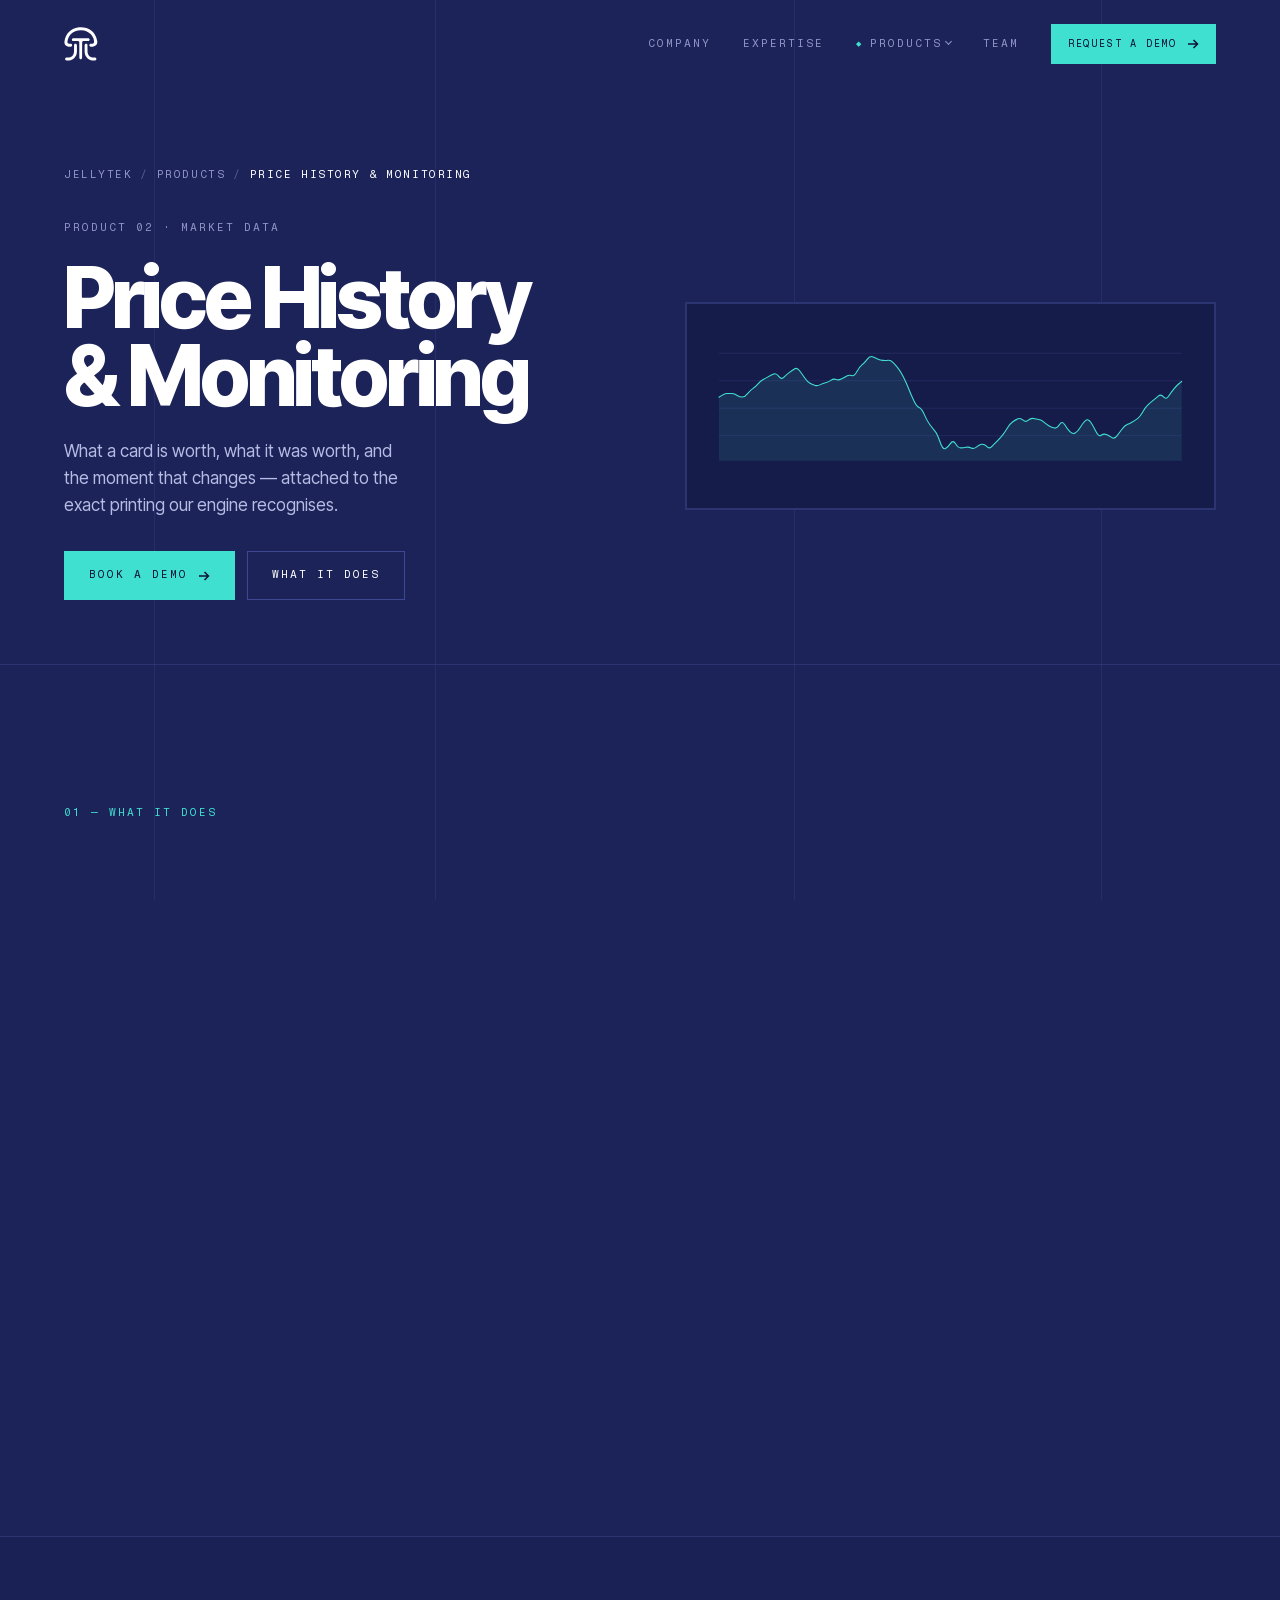
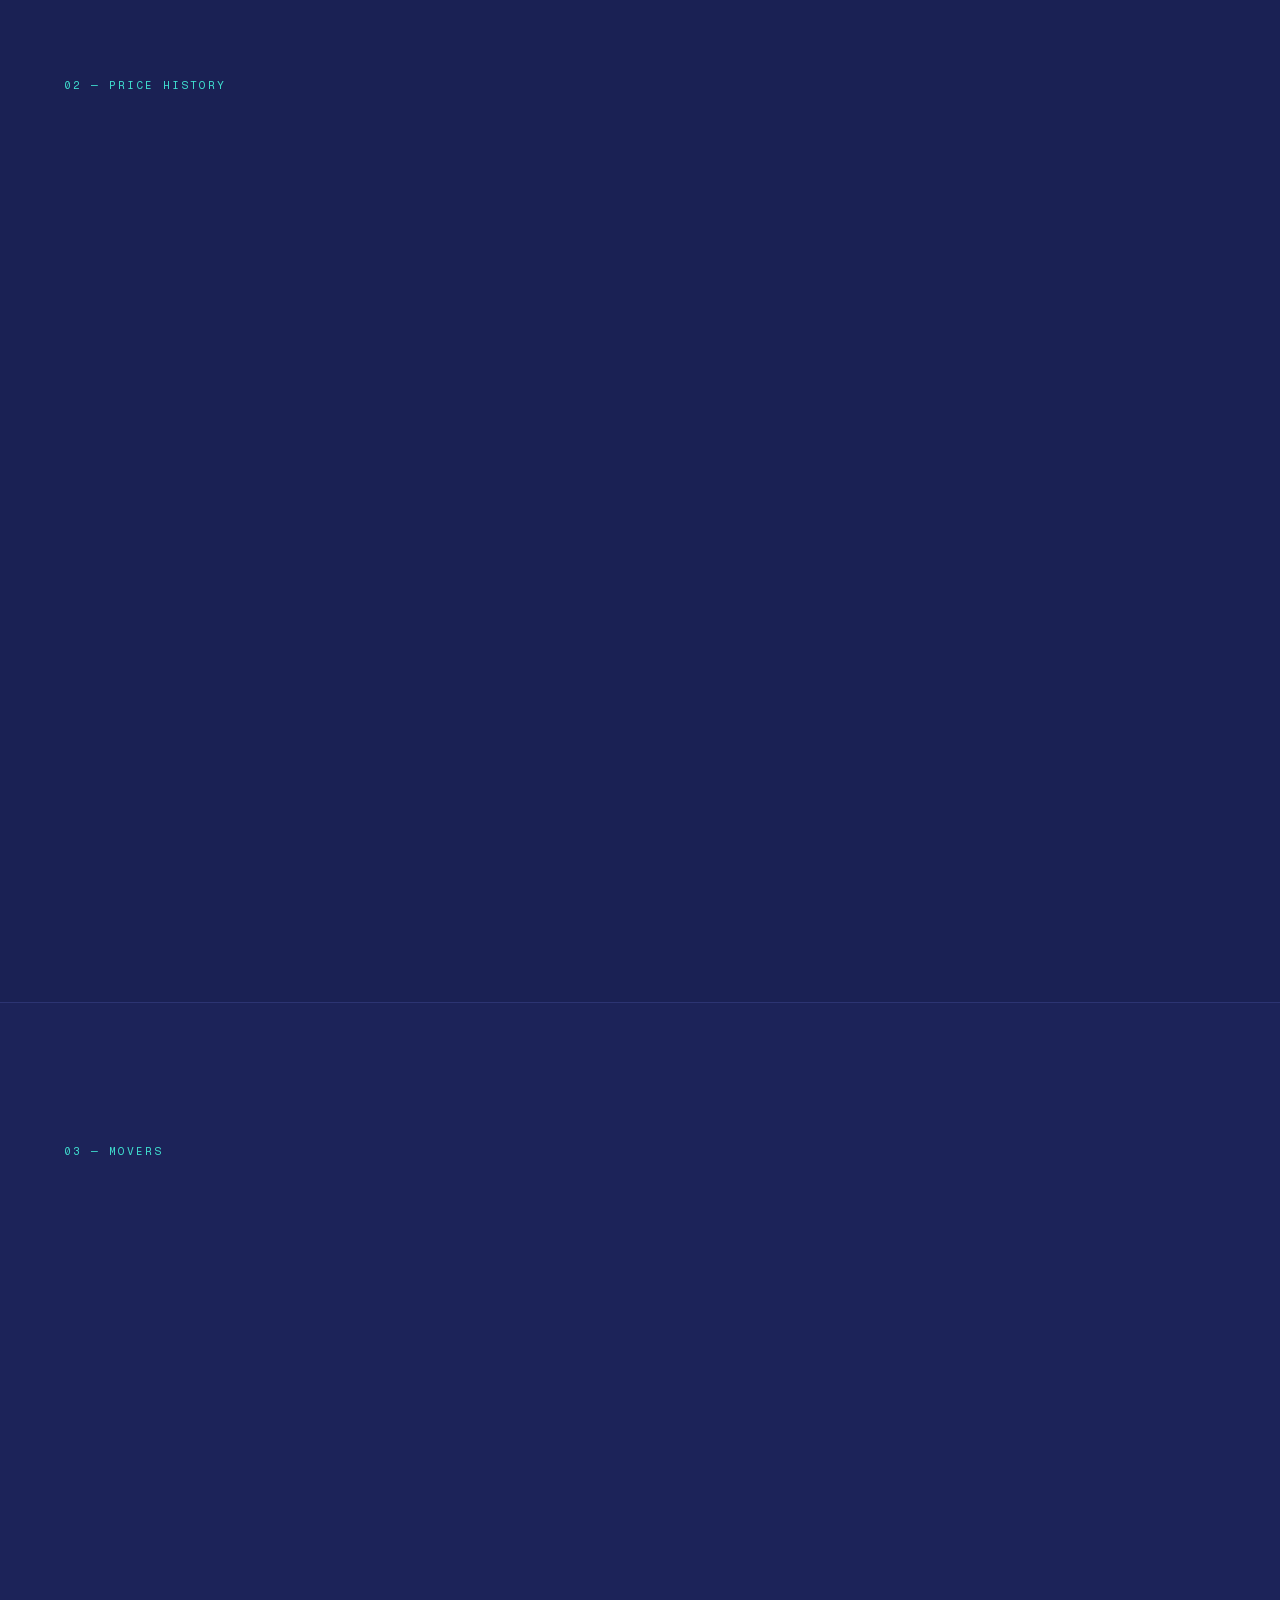
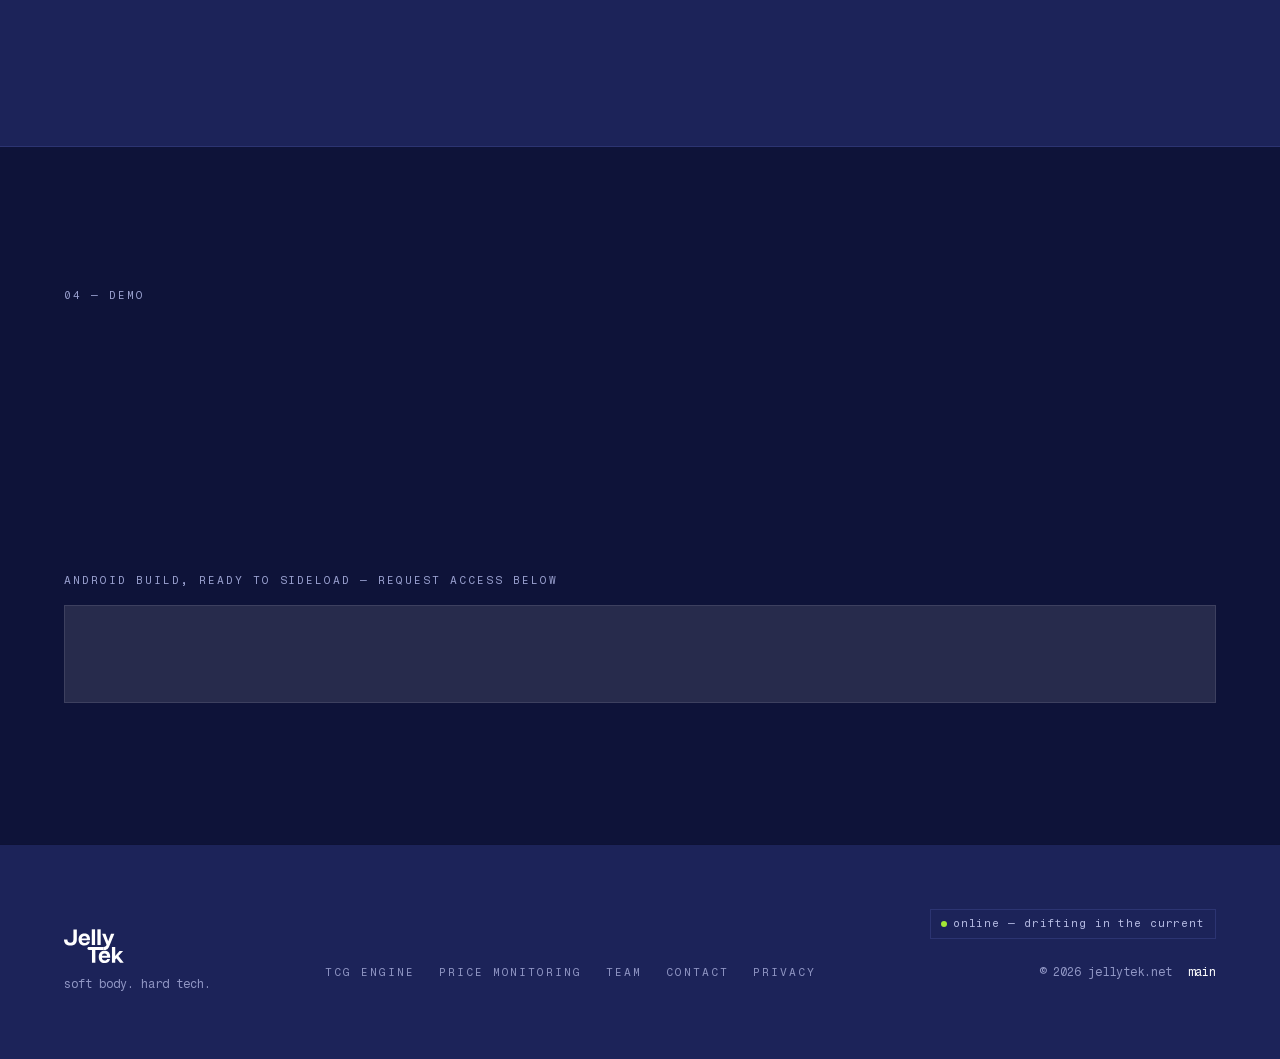
==== commit 3c4a98dc: "Add Cards and Friends privacy policy in the site design Restyle privacy.html onto the shared nav, he" ====
--- a/products/price-monitoring/index.html
+++ b/products/price-monitoring/index.html
@@ -325,6 +325,7 @@
       <a class="nav__link" href="/products/price-monitoring/">Price monitoring</a>
       <a class="nav__link" href="/#team">Team</a>
       <a class="nav__link" href="mailto:marketing@jellytek.net">Contact</a>
+      <a class="nav__link" href="/privacy.html">Privacy</a>
     </nav>
 
     <div class="foot__meta">
--- a/css/style.css
+++ b/css/style.css
@@ -1225,6 +1225,56 @@
 .hero__fig { border: 1px solid var(--border); background: var(--surface); }
 .hero__fig .fig { display: block; }
 
+/* ── Legal pages (privacy) ──────────────────────────────────────────────
+   A product hero with no figure, then one ruled row per clause: number and
+   name on the left, the words on the right. Long-form copy, so the measure is
+   capped and nothing waits on a scroll reveal. */
+.hero--legal .hero__lede { max-width: 56ch; }
+
+.policy__row {
+  padding-block: clamp(2rem, 4vw, 3.25rem);
+  border-top: 1px solid var(--border);
+  align-items: start;
+}
+.policy__row:first-child { border-top: 0; padding-top: 0; }
+.policy__row:last-child { padding-bottom: 0; }
+
+.policy__key { grid-column: 1 / span 4; display: grid; gap: var(--s-3); }
+.policy__num { color: var(--accent); }
+.policy__title {
+  font-family: var(--font-display);
+  font-size: calc(clamp(1.375rem, 2.4vw, 2rem) * var(--scale-head));
+  font-weight: 700;
+  line-height: 1.05;
+  letter-spacing: var(--track-display);
+  color: var(--text);
+  text-wrap: balance;
+}
+
+.policy__body {
+  grid-column: 6 / span 7;
+  display: grid;
+  gap: var(--s-4);
+  max-width: 68ch;
+  color: var(--text-secondary);
+  overflow-wrap: anywhere;          /* the email address must not overflow */
+}
+.policy__body ul { display: grid; gap: var(--s-4); }
+.policy__body li { position: relative; padding-left: var(--s-5); }
+.policy__body li::before {
+  content: "";
+  position: absolute; left: 0; top: 0.7em;
+  width: 0.5rem; height: 1px;
+  background: var(--accent);
+}
+.policy__body strong { font-weight: 600; color: var(--text); }
+.policy__body .link { color: var(--accent); }
+
+@media (max-width: 1024px) {
+  .policy__key  { grid-column: 1 / -1; }
+  .policy__body { grid-column: 1 / -1; }
+}
+
 /* ── Who we are ─────────────────────────────────────────────────────────── */
 .who { align-items: start; gap: var(--s-8) var(--s-5); }
 .who__body { grid-column: 1 / span 6; display: grid; gap: var(--s-4); }
